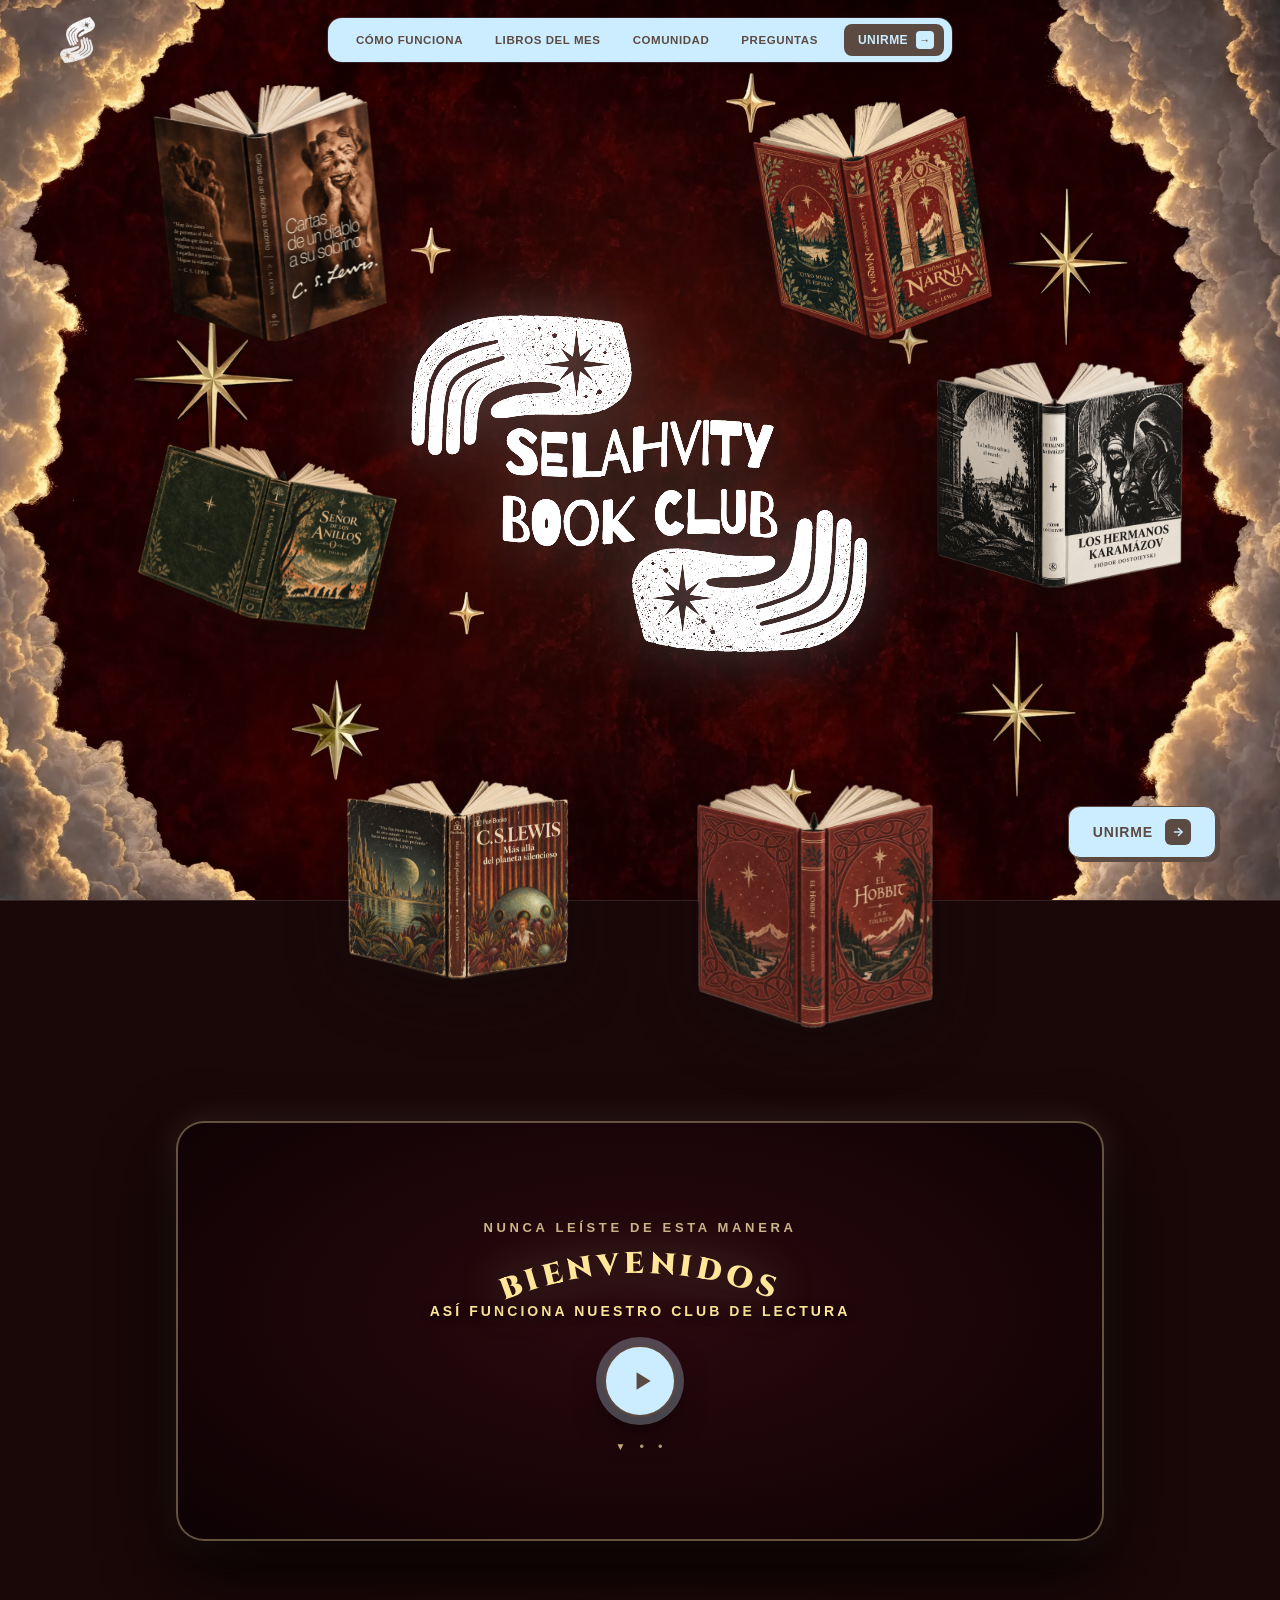
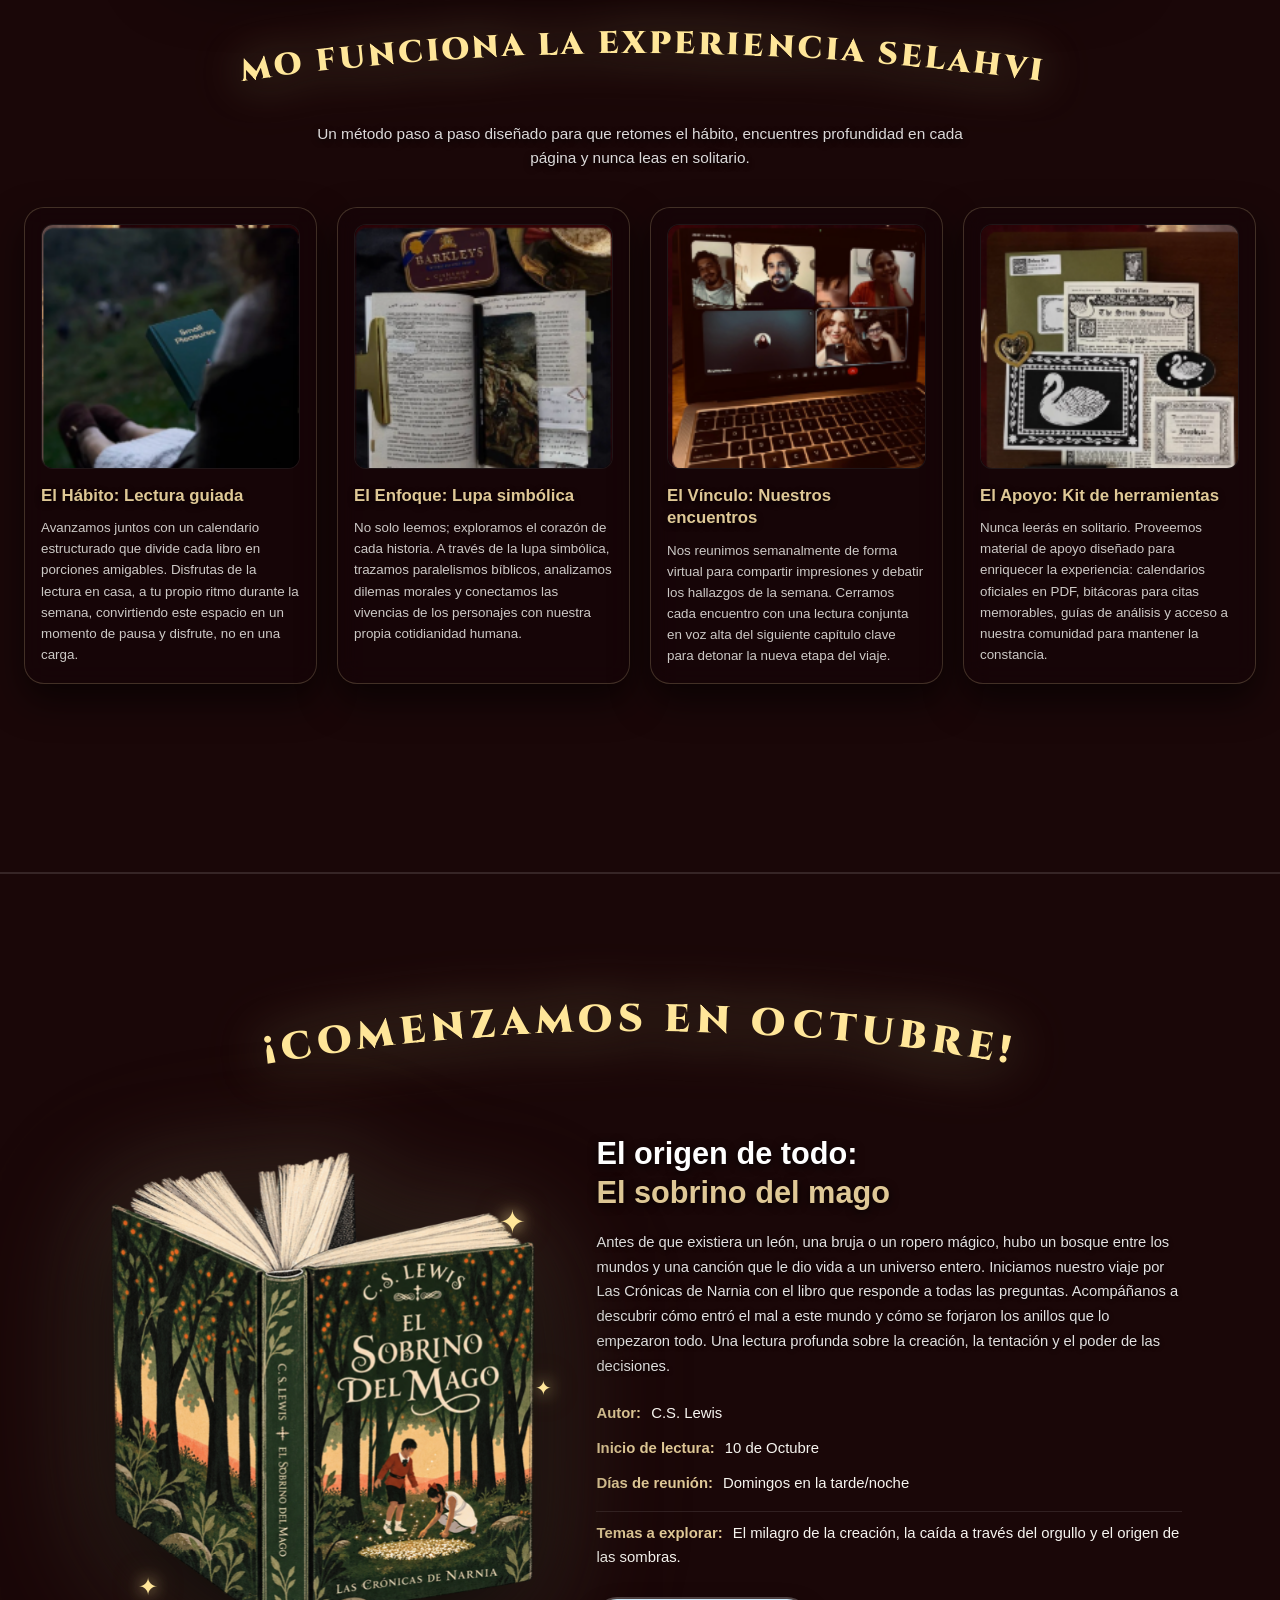
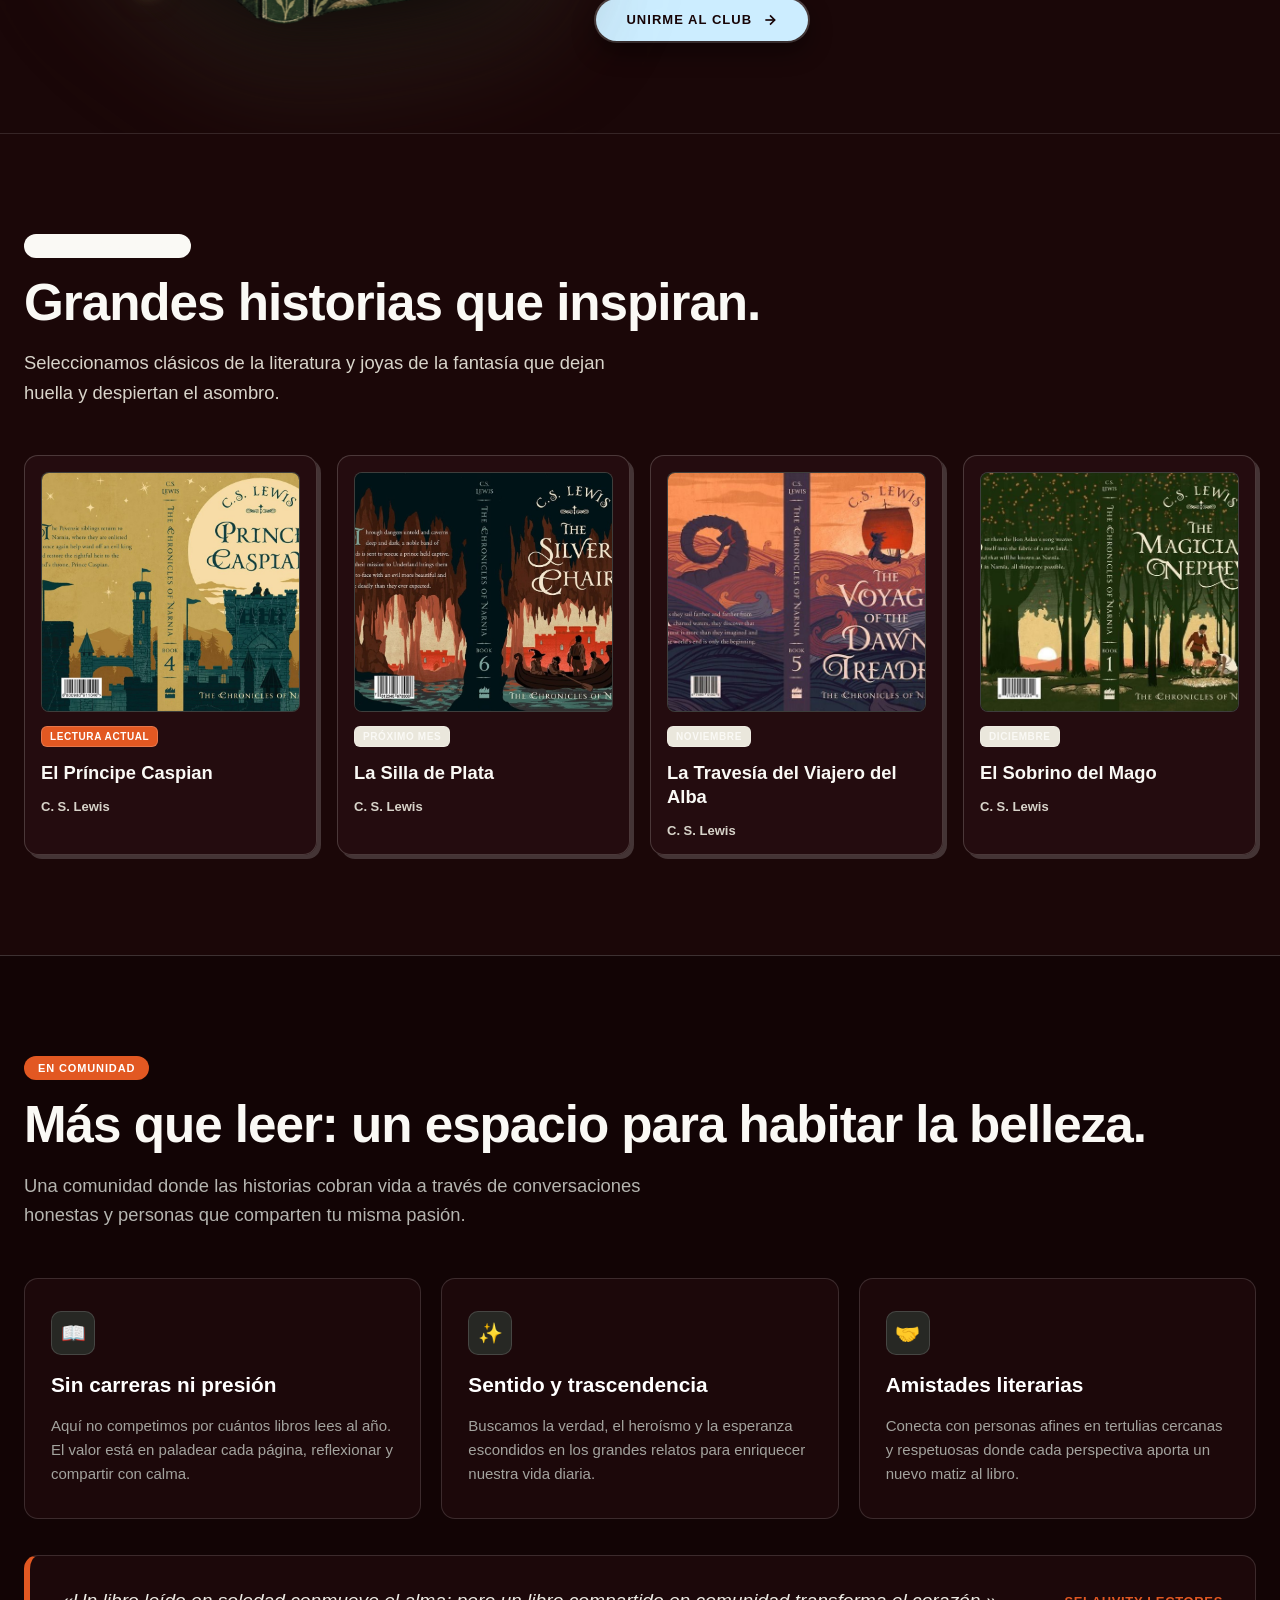
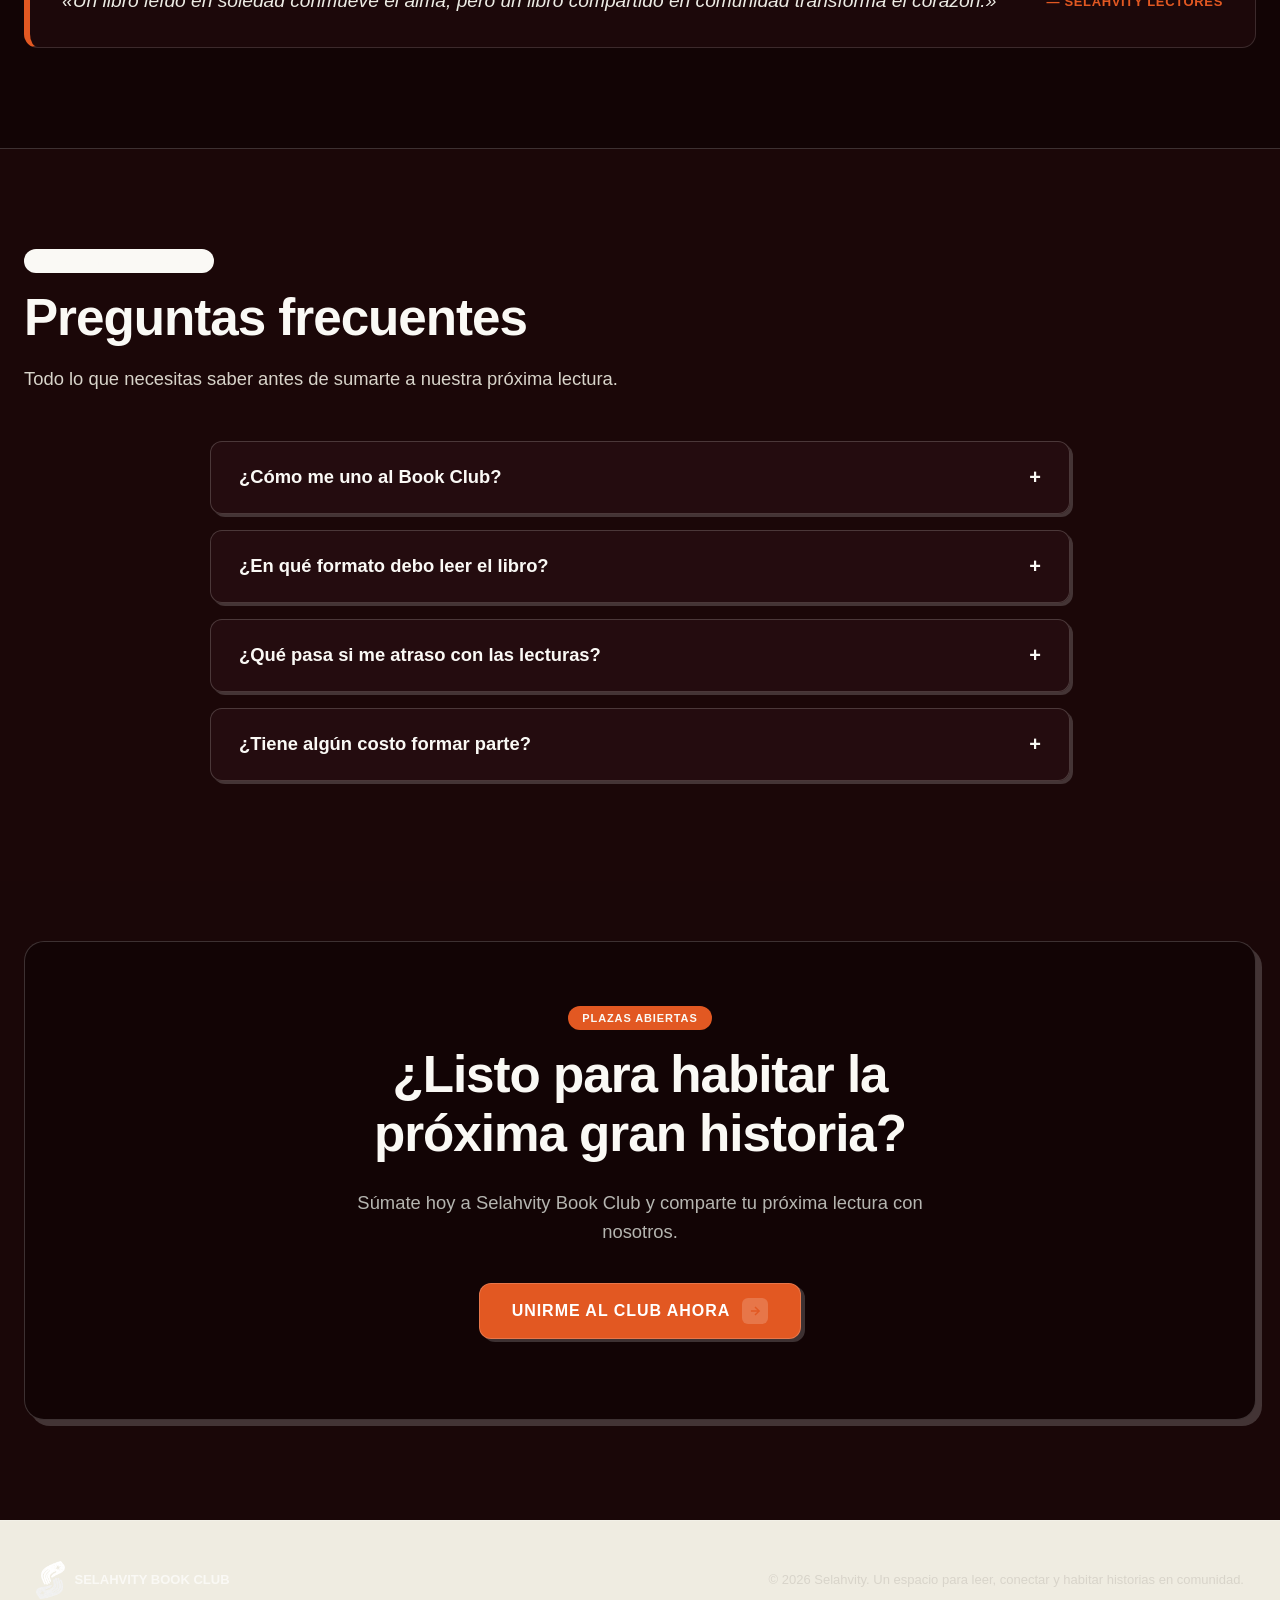
==== index.html @ f11875b3 "fix(layout): separate Karamázov from hands and lower El Hobbit to eliminate collision" ====
<!doctype html>
<html lang="es">
<head>
  <meta charset="utf-8">
  <meta name="viewport" content="width=device-width, initial-scale=1">
  <title>SELAHVITY - Book Club</title>
  <link rel="icon" type="image/png" href="assets/images/favicon.png?v=11">
  <link rel="apple-touch-icon" href="assets/images/apple-touch-icon.png?v=11">

  <!-- Preload Critical Brand Assets, Velvet Backgrounds & Animation Layers -->
  <link rel="preload" as="image" href="assets/images/bg_red_velvet.webp?v=11">
  <link rel="preload" as="image" href="assets/images/bg_red_velvet_framed_vertical.webp?v=12">
  <link rel="preload" as="image" href="assets/images/selahvity_isotipo_white.png?v=11">
  <link rel="preload" as="image" href="assets/images/animation/hand_top.png">
  <link rel="preload" as="image" href="assets/images/animation/hand_bottom.png">
  <link rel="preload" as="image" href="assets/images/animation/text_selahvity.png">
  <link rel="preload" as="image" href="assets/images/animation/text_book_club.png">

  <!-- Satoshi Font & Cinzel Classical Serif Font -->
  <link rel="preconnect" href="https://fonts.googleapis.com">
  <link rel="preconnect" href="https://fonts.gstatic.com" crossorigin>
  <link href="https://fonts.googleapis.com/css2?family=Cinzel:wght@600;700;800;900&display=swap" rel="stylesheet">
  <link href="https://api.fontshare.com/v2/css?f[]=satoshi@900,800,700,500,400&display=swap" rel="stylesheet">

  <style>
    *, *::before, *::after {
      box-sizing: border-box;
      margin: 0;
      padding: 0;
    }

    html {
      scroll-behavior: smooth;
    }

    :root {
      --bg: #1B0708;
      --bg-alt: rgba(30, 10, 12, 0.90);
      --circle-bg: rgba(226, 88, 34, 0.15);
      --text-main: #FAF9F5;
      --text-muted: #D8D4CA;
      --accent: #E25822; /* Rojo naranjoso cálido */
      --accent-hover: #F16934;
      --border-dark: rgba(255, 255, 255, 0.18);
      --card-bg: rgba(38, 14, 17, 0.88);
      --dark-section: #120405;
      --dark-card: #1C080A;
      --dark-border: rgba(255, 255, 255, 0.14);
    }

    body {
      background-color: #1A0708;
      background-image: url('assets/images/bg_red_velvet.webp?v=11');
      background-repeat: no-repeat;
      background-size: cover;
      background-position: center top;
      background-attachment: fixed;
      color: var(--text-main);
      font-family: 'Satoshi', -apple-system, BlinkMacSystemFont, "Segoe UI", Roboto, sans-serif;
      min-height: 100vh;
      overflow-x: hidden;
      -webkit-font-smoothing: antialiased;
      -moz-osx-font-smoothing: grayscale;
    }

    /* ========================================================
       TOP NAVIGATION BAR (UNIFIED FLOATING PILL WITH LOGO INSIDE)
       ======================================================== */
    .navbar-container {
      position: fixed;
      top: 18px;
      left: 0;
      right: 0;
      width: 100%;
      z-index: 100;
      display: flex;
      align-items: center;
      justify-content: center;
      pointer-events: none;
      padding: 0 16px;
    }

    .nav-menu {
      pointer-events: auto;
      margin: 0 auto;
      display: inline-flex;
      align-items: center;
      gap: 6px;
      background: #CCEDFF;
      border-radius: 14px;
      padding: 6px 8px 6px 14px;
      box-shadow: 0 8px 32px rgba(0, 0, 0, 0.28), 0 0 0 1px rgba(255, 255, 255, 0.15);
      backdrop-filter: blur(12px);
      max-width: 96vw;
    }

    .nav-hamburger {
      display: none;
    }

    /* Independent Brand Logo on the left */
    .nav-brand-independent {
      position: absolute;
      left: 60px;
      top: 50%;
      transform: translateY(-50%);
      pointer-events: auto;
      display: inline-flex;
      align-items: center;
      justify-content: center;
      text-decoration: none;
      transition: transform 0.25s cubic-bezier(0.16, 1, 0.3, 1), opacity 0.2s ease;
      z-index: 105;
    }
    .nav-brand-independent:hover {
      transform: translateY(-50%) scale(1.08);
      opacity: 0.85;
    }
    .nav-brand-independent-img {
      height: 46px;
      width: auto;
      object-fit: contain;
      display: block;
      filter: drop-shadow(0 4px 12px rgba(19, 19, 17, 0.12));
    }

    .nav-links-wrap {
      display: flex;
      align-items: center;
      gap: 4px;
    }

    .nav-link {
      color: #5B4A42;
      text-decoration: none;
      font-size: 11.5px;
      font-weight: 700;
      letter-spacing: 0.05em;
      text-transform: uppercase;
      padding: 8px 14px;
      border-radius: 6px;
      transition: color 0.15s ease, background 0.15s ease;
      white-space: nowrap;
    }
    .nav-link:hover {
      color: #352620;
      background: rgba(91, 74, 66, 0.12);
    }

    /* Navbar Action Button: UNIRME */
    .nav-cta {
      display: inline-flex;
      align-items: center;
      gap: 8px;
      background: #5B4A42;
      color: #CCEDFF;
      text-decoration: none;
      font-size: 12px;
      font-weight: 900;
      letter-spacing: 0.04em;
      text-transform: uppercase;
      padding: 7px 10px 7px 14px;
      border-radius: 8px;
      margin-left: 6px;
      white-space: nowrap;
      transition: background 0.15s ease, transform 0.15s ease;
    }
    .nav-cta:hover {
      background: #463831;
      transform: translateY(-1px);
    }
    .nav-cta-arrow {
      display: inline-flex;
      align-items: center;
      justify-content: center;
      background: #CCEDFF;
      color: #5B4A42;
      width: 18px;
      height: 18px;
      border-radius: 4px;
      font-size: 11px;
      font-weight: 900;
    }

    /* ========================================================
       SHARED SECTION UTILITIES
       ======================================================== */
    .section-wrap {
      width: 100%;
      max-width: 1280px;
      margin: 0 auto;
      padding: 100px 24px;
    }

    .badge {
      display: inline-flex;
      align-items: center;
      gap: 6px;
      background: var(--text-main);
      color: #FAF9F5;
      font-size: 11px;
      font-weight: 800;
      letter-spacing: 0.08em;
      text-transform: uppercase;
      padding: 6px 14px;
      border-radius: 20px;
      margin-bottom: 16px;
    }
    .badge-lime, .badge-accent {
      background: var(--accent);
      color: #FFFFFF;
    }

    .section-title {
      font-size: clamp(2rem, 4.5vw, 3.2rem);
      font-weight: 900;
      letter-spacing: -0.02em;
      line-height: 1.15;
      color: var(--text-main);
      margin-bottom: 16px;
    }

    .section-subtitle {
      font-size: 1.15rem;
      line-height: 1.6;
      color: var(--text-muted);
      max-width: 620px;
      font-weight: 500;
      margin-bottom: 48px;
    }

    /* ========================================================
       1. HERO STAGE (CENTER & SURROUNDING CARDS)
       ======================================================== */
    .hero-stage {
      position: relative;
      width: 100%;
      min-height: 100vh;
      max-width: 100%;
      margin: 0 auto;
      display: flex;
      align-items: center;
      justify-content: center;
      padding: 90px 24px 20px;
      overflow-x: clip;
      overflow-y: visible;
      z-index: 10;
    }

    .hero-circle-bg {
      position: absolute;
      top: 50%;
      left: 50%;
      transform: translate(-50%, -50%);
      width: 820px;
      height: 820px;
      max-width: 94vw;
      max-height: 94vw;
      border-radius: 50%;
      background: radial-gradient(circle, rgba(245, 180, 80, 0.09) 0%, rgba(226, 88, 34, 0.04) 45%, transparent 75%);
      z-index: 0;
      pointer-events: none;
    }

    .hero-center {
      position: relative;
      z-index: 10;
      display: flex;
      flex-direction: column;
      align-items: center;
      justify-content: center;
      text-align: center;
      max-width: 640px;
      width: 100%;
    }

    .hero-logo-wrapper {
      position: relative;
      width: 520px;
      max-width: 86vw;
      aspect-ratio: 1 / 1;
      margin: -35px auto -30px;
      display: flex;
      align-items: center;
      justify-content: center;
      filter: drop-shadow(0 0 30px rgba(255, 255, 255, 0.24)) drop-shadow(0 14px 28px rgba(0, 0, 0, 0.5));
      cursor: pointer;
      user-select: none;
      transition: transform 0.25s ease;
      will-change: transform;
    }

    .hero-logo-canvas {
      width: 100%;
      height: 100%;
      object-fit: contain;
      display: block;
    }

    .hero-logo-fallback {
      width: 100%;
      height: auto;
      display: block;
    }

    /* Flotación suave y orgánica una vez que las manos se abren */
    .hero-logo-wrapper.is-floating {
      animation: heroLogoGentleFloat 5.6s ease-in-out infinite;
    }

    @keyframes heroLogoGentleFloat {
      0%, 100% {
        transform: translateY(0px) rotate(0deg);
      }
      50% {
        transform: translateY(-9px) rotate(0.4deg);
      }
    }

    .hero-btn {
      display: inline-flex;
      align-items: center;
      gap: 12px;
      background: var(--accent);
      color: #FFFFFF;
      text-decoration: none;
      font-family: inherit;
      font-weight: 900;
      font-size: 15px;
      letter-spacing: 0.06em;
      text-transform: uppercase;
      padding: 12px 26px;
      border: 1.5px solid var(--border-dark);
      border-radius: 12px;
      box-shadow: 4px 3px 0px var(--border-dark);
      cursor: pointer;
      margin: 6px 0 16px;
      transition: transform 0.15s cubic-bezier(0.16, 1, 0.3, 1), box-shadow 0.15s ease, background 0.15s ease;
    }
    .hero-btn:hover {
      background: var(--accent-hover);
      transform: translate(-2px, -2px);
      box-shadow: 6px 5px 0px var(--border-dark);
    }
    .hero-btn-arrow {
      display: flex;
      align-items: center;
      justify-content: center;
      width: 26px;
      height: 26px;
      background: var(--border-dark);
      border-radius: 6px;
      color: var(--accent);
    }
    .hero-btn-arrow svg {
      width: 14px;
      height: 14px;
      stroke: var(--accent);
      stroke-width: 2.5;
      fill: none;
    }

    /* Bottom-Right Hero Action Button (Moved as requested in mockup) */
    .hero-btn-corner {
      position: absolute;
      bottom: 42px;
      right: clamp(24px, 5vw, 64px);
      z-index: 25;
      display: inline-flex;
      align-items: center;
      gap: 12px;
      background: #CCEDFF;
      color: #5B4A42;
      text-decoration: none;
      font-family: inherit;
      font-weight: 900;
      font-size: 14px;
      letter-spacing: 0.06em;
      text-transform: uppercase;
      padding: 12px 24px;
      border: 1.5px solid #5B4A42;
      border-radius: 12px;
      box-shadow: 4px 4px 0px #5B4A42;
      cursor: pointer;
      transition: transform 0.15s cubic-bezier(0.16, 1, 0.3, 1), box-shadow 0.15s ease, background 0.15s ease;
    }
    .hero-btn-corner:hover {
      background: #BFE8FF;
      transform: translate(-2px, -2px);
      box-shadow: 6px 6px 0px #5B4A42;
    }
    .hero-btn-corner .hero-btn-corner-arrow {
      display: flex;
      align-items: center;
      justify-content: center;
      width: 26px;
      height: 26px;
      background: #5B4A42;
      border-radius: 6px;
    }
    .hero-btn-corner .hero-btn-corner-arrow svg {
      width: 14px;
      height: 14px;
      stroke: #CCEDFF;
      stroke-width: 2.5;
      fill: none;
    }

    .hero-desc {
      font-size: 1.15rem;
      line-height: 1.65;
      color: var(--text-muted);
      max-width: 540px;
      margin: 0 auto;
      font-weight: 500;
      padding: 0 12px;
    }

    /* 6 Floating 3D Books Surrounding Centerpiece - Exact Layout Matching Mockup */
    .floating-books-wrap {
      position: absolute;
      inset: 0;
      pointer-events: none;
      z-index: 15;
    }

    .floating-book {
      position: absolute;
      pointer-events: auto;
      cursor: pointer;
      filter: drop-shadow(0 20px 30px rgba(19, 19, 17, 0.26)) drop-shadow(0 4px 12px rgba(19, 19, 17, 0.14));
      transition: filter 0.4s ease;
      will-change: transform;
      z-index: 15;
    }

    .floating-book:hover {
      z-index: 25;
      filter: drop-shadow(0 32px 46px rgba(19, 19, 17, 0.38)) drop-shadow(0 10px 20px rgba(19, 19, 17, 0.2));
    }

    .floating-book-img {
      display: block;
      width: 100%;
      height: auto;
      object-fit: contain;
      transition: transform 0.4s cubic-bezier(0.16, 1, 0.3, 1);
    }

    .floating-book:hover .floating-book-img {
      transform: scale(1.08);
    }

    /* Organic Floating Animations */
    @keyframes floatBook1 { 0%, 100% { transform: translateY(0px) rotate(-14deg); } 50% { transform: translateY(-12px) rotate(-12deg); } }
    @keyframes floatBook2 { 0%, 100% { transform: translateY(0px) rotate(18deg); } 50% { transform: translateY(-12px) rotate(20deg); } }
    @keyframes floatBook3 { 0%, 100% { transform: translateY(0px) rotate(-12deg); } 50% { transform: translateY(-12px) rotate(-10deg); } }
    @keyframes floatBook4 { 0%, 100% { transform: translateY(0px) rotate(-24deg); } 50% { transform: translateY(-12px) rotate(-22deg); } }
    @keyframes floatBook5 { 0%, 100% { transform: translateY(0px) rotate(-4deg); } 50% { transform: translateY(-10px) rotate(-2deg); } }
    @keyframes floatBook6 { 0%, 100% { transform: translateY(0px) rotate(-20deg); } 50% { transform: translateY(-10px) rotate(-18deg); } }

    /* Animación de entrada: los 6 libros salen disparados desde el centro al cargar la página */
    .book-burst-wrap {
      width: 100%;
      height: auto;
      display: block;
      will-change: transform, opacity;
    }

    @keyframes burstBook1 {
      0% {
        transform: translate(330px, 240px) scale(0.12) rotate(-15deg);
        opacity: 0;
      }
      20% {
        opacity: 1;
      }
      72% {
        transform: translate(-12px, -8px) scale(1.04) rotate(7deg);
      }
      100% {
        transform: translate(0px, 0px) scale(1) rotate(0deg);
        opacity: 1;
      }
    }

    @keyframes burstBook2 {
      0% {
        transform: translate(-220px, 200px) scale(0.12) rotate(15deg);
        opacity: 0;
      }
      20% {
        opacity: 1;
      }
      72% {
        transform: translate(12px, -8px) scale(1.04) rotate(9deg);
      }
      100% {
        transform: translate(0px, 0px) scale(1) rotate(0deg);
        opacity: 1;
      }
    }

    @keyframes burstBook3 {
      0% {
        transform: translate(350px, -20px) scale(0.12) rotate(-20deg);
        opacity: 0;
      }
      20% {
        opacity: 1;
      }
      72% {
        transform: translate(-10px, 0px) scale(1.04) rotate(-12deg);
      }
      100% {
        transform: translate(0px, 0px) scale(1) rotate(0deg);
        opacity: 1;
      }
    }

    @keyframes burstBook4 {
      0% {
        transform: translate(-350px, -20px) scale(0.12) rotate(20deg);
        opacity: 0;
      }
      20% {
        opacity: 1;
      }
      72% {
        transform: translate(10px, 0px) scale(1.04) rotate(20deg);
      }
      100% {
        transform: translate(0px, 0px) scale(1) rotate(0deg);
        opacity: 1;
      }
    }

    @keyframes burstBook5 {
      0% {
        transform: translate(180px, -290px) scale(0.12) rotate(-10deg);
        opacity: 0;
      }
      20% {
        opacity: 1;
      }
      72% {
        transform: translate(-6px, 8px) scale(1.04) rotate(-3deg);
      }
      100% {
        transform: translate(0px, 0px) scale(1) rotate(0deg);
        opacity: 1;
      }
    }

    @keyframes burstBook6 {
      0% {
        transform: translate(-180px, -290px) scale(0.12) rotate(10deg);
        opacity: 0;
      }
      20% {
        opacity: 1;
      }
      72% {
        transform: translate(6px, 8px) scale(1.04) rotate(6deg);
      }
      100% {
        transform: translate(0px, 0px) scale(1) rotate(0deg);
        opacity: 1;
      }
    }

    .book-burst-1 { animation: burstBook1 1.6s cubic-bezier(0.16, 1, 0.3, 1) both; }
    .book-burst-2 { animation: burstBook2 1.6s cubic-bezier(0.16, 1, 0.3, 1) 0.05s both; }
    .book-burst-3 { animation: burstBook3 1.6s cubic-bezier(0.16, 1, 0.3, 1) 0.10s both; }
    .book-burst-4 { animation: burstBook4 1.6s cubic-bezier(0.16, 1, 0.3, 1) 0.15s both; }
    .book-burst-5 { animation: burstBook5 1.6s cubic-bezier(0.16, 1, 0.3, 1) 0.20s both; }
    .book-burst-6 { animation: burstBook6 1.6s cubic-bezier(0.16, 1, 0.3, 1) 0.25s both; }

    /* Balanced positions tightly framing the centerpiece with generous breathing room */
    .book-pos-1 { top: 9%; left: calc(50% - 490px); width: 240px; animation: floatBook1 5.2s ease-in-out infinite; }
    .book-pos-2 { top: 11%; left: calc(50% + 110px); width: 245px; animation: floatBook2 4.8s ease-in-out infinite 0.6s; }
    .book-pos-3 { top: 49%; left: calc(50% - 505px); width: 265px; animation: floatBook3 5.6s ease-in-out infinite 0.3s; }
    .book-pos-4 { top: 40%; left: calc(50% + 295px); width: 250px; animation: floatBook4 5.0s ease-in-out infinite 0.9s; }
    .book-pos-5 { bottom: -80px; left: calc(50% - 295px); width: 225px; animation: floatBook5 5.4s ease-in-out infinite 0.4s; }
    .book-pos-6 { bottom: -130px; left: calc(50% + 55px); width: 240px; animation: floatBook6 5.1s ease-in-out infinite 1.1s; }

    /* ========================================================
       2. CÓMO FUNCIONA & BIENVENIDA (#como-funciona)
       ======================================================== */
    .how-section {
      background: transparent;
      padding: 120px 0 88px;
      position: relative;
      z-index: 1;
      border-top: 1.5px solid rgba(255, 255, 255, 0.12);
      border-bottom: 1.5px solid rgba(255, 255, 255, 0.12);
    }

    .welcome-header {
      text-align: center;
      max-width: 680px;
      margin: 0 auto 36px;
    }

    .welcome-badge {
      display: inline-block;
      font-size: 12px;
      font-weight: 900;
      letter-spacing: 0.14em;
      text-transform: uppercase;
      color: #1A0708;
      background: #DFC896;
      border: 1.5px solid rgba(0, 0, 0, 0.3);
      padding: 6px 16px;
      border-radius: 999px;
      margin-bottom: 16px;
      box-shadow: 0 4px 12px rgba(0, 0, 0, 0.3);
    }

    /* Large Rounded Welcome Video Card (Mockup reproduction without photo background) */
    .welcome-video-wrapper {
      max-width: 960px;
      margin: 0 auto 52px;
      padding: 0 16px;
    }

    .welcome-video-card {
      position: relative;
      width: 100%;
      min-height: 420px;
      border-radius: 28px;
      overflow: hidden;
      border: 2px solid rgba(223, 200, 150, 0.4);
      box-shadow: 0 28px 70px rgba(0, 0, 0, 0.85), 0 0 35px rgba(223, 200, 150, 0.15);
      cursor: pointer;
      background: radial-gradient(ellipse at 50% 45%, #2a0910 0%, #170407 65%, #0e0204 100%);
      display: flex;
      flex-direction: column;
      align-items: center;
      justify-content: center;
      padding: 56px 24px 44px;
      transition: transform 0.35s cubic-bezier(0.16, 1, 0.3, 1), box-shadow 0.35s ease, border-color 0.35s ease;
    }

    .welcome-video-card:hover {
      transform: translateY(-5px) scale(1.01);
      box-shadow: 0 36px 85px rgba(0, 0, 0, 0.95), 0 0 45px rgba(223, 200, 150, 0.3);
      border-color: rgba(223, 200, 150, 0.7);
    }

    .welcome-card-content {
      display: flex;
      flex-direction: column;
      align-items: center;
      justify-content: center;
      text-align: center;
      width: 100%;
      max-width: 780px;
      z-index: 2;
    }

    .welcome-card-kicker {
      font-family: var(--font-body);
      font-size: clamp(10px, 1.6vw, 13px);
      font-weight: 800;
      letter-spacing: 0.28em;
      text-transform: uppercase;
      color: #DFC896;
      margin-bottom: 4px;
      opacity: 0.9;
    }

    .welcome-arched-svg {
      width: 100%;
      max-width: 680px;
      height: auto;
      overflow: visible;
      filter: drop-shadow(0 4px 18px rgba(0, 0, 0, 0.7)) drop-shadow(0 0 20px rgba(255, 230, 153, 0.3));
    }

    .welcome-card-sub {
      font-family: var(--font-body);
      font-size: clamp(11px, 1.8vw, 14px);
      font-weight: 800;
      letter-spacing: 0.22em;
      text-transform: uppercase;
      color: #FFE699;
      margin-top: -8px;
      margin-bottom: 26px;
      text-shadow: 0 2px 8px rgba(0, 0, 0, 0.8);
    }

    .welcome-play-btn {
      width: 72px;
      height: 72px;
      border-radius: 50%;
      background: #CCEDFF;
      color: #5B4A42;
      border: 2px solid #5B4A42;
      box-shadow: 0 0 0 8px rgba(204, 237, 255, 0.28), 0 12px 30px rgba(0, 0, 0, 0.6);
      display: flex;
      align-items: center;
      justify-content: center;
      cursor: pointer;
      transition: transform 0.3s cubic-bezier(0.16, 1, 0.3, 1), box-shadow 0.3s ease, background 0.2s ease;
    }

    .welcome-video-card:hover .welcome-play-btn {
      transform: scale(1.12);
      background: #E2F4FF;
      box-shadow: 0 0 0 14px rgba(204, 237, 255, 0.38), 0 18px 36px rgba(0, 0, 0, 0.7);
    }

    .welcome-play-btn svg {
      width: 26px;
      height: 26px;
      fill: #5B4A42;
      margin-left: 4px;
    }

    .welcome-card-dots {
      display: flex;
      align-items: center;
      justify-content: center;
      gap: 12px;
      margin-top: 22px;
      font-size: 13px;
      color: #DFC896;
      letter-spacing: 2px;
      opacity: 0.75;
    }

    .welcome-card-dots .dot-active {
      font-size: 10px;
      color: #FFE699;
      opacity: 1;
    }

    /* ========================================================
       CÓMO FUNCIONA LA EXPERIENCIA SELAHVITY
       ======================================================== */
    .experience-header {
      text-align: center;
      margin: 64px auto 36px;
      max-width: 980px;
    }

    .experience-arched-svg {
      width: 100%;
      max-width: 860px;
      height: auto;
      overflow: visible;
      filter: drop-shadow(0 4px 18px rgba(0, 0, 0, 0.8)) drop-shadow(0 0 22px rgba(255, 230, 153, 0.35));
    }

    .experience-subtitle {
      font-family: var(--font-body);
      font-size: clamp(0.95rem, 1.2vw, 1.08rem);
      line-height: 1.6;
      color: rgba(255, 255, 255, 0.85);
      max-width: 660px;
      margin: 12px auto 0;
      text-align: center;
      text-shadow: 0 2px 6px rgba(0, 0, 0, 0.8);
    }

    .experience-grid {
      display: grid;
      grid-template-columns: repeat(4, 1fr);
      gap: 20px;
      margin-top: 36px;
    }

    .experience-card {
      background: rgba(20, 5, 8, 0.52);
      backdrop-filter: blur(12px);
      -webkit-backdrop-filter: blur(12px);
      border: 1.5px solid rgba(223, 200, 150, 0.22);
      border-radius: 20px;
      padding: 16px;
      display: flex;
      flex-direction: column;
      box-shadow: 0 16px 36px rgba(0, 0, 0, 0.6);
      transition: transform 0.3s cubic-bezier(0.16, 1, 0.3, 1), box-shadow 0.3s ease, border-color 0.3s ease;
    }

    .experience-card:hover {
      transform: translateY(-6px);
      box-shadow: 0 24px 50px rgba(0, 0, 0, 0.75), 0 0 22px rgba(223, 200, 150, 0.2);
      border-color: rgba(223, 200, 150, 0.5);
    }

    .exp-card-thumb-wrap {
      width: 100%;
      aspect-ratio: 183 / 173;
      border-radius: 12px;
      overflow: hidden;
      margin-bottom: 16px;
      background: #0d0204;
      border: 1px solid rgba(255, 255, 255, 0.08);
    }

    .exp-card-thumb {
      width: 100%;
      height: 100%;
      object-fit: cover;
      display: block;
      transition: transform 0.4s ease;
    }

    .experience-card:hover .exp-card-thumb {
      transform: scale(1.05);
    }

    .exp-card-title {
      font-family: var(--font-heading);
      font-size: 1.05rem;
      font-weight: 800;
      color: #DFC896;
      line-height: 1.35;
      margin-bottom: 10px;
      text-shadow: 0 2px 6px rgba(0, 0, 0, 0.8);
    }

    .exp-card-desc {
      font-family: var(--font-body);
      font-size: 0.835rem;
      line-height: 1.58;
      color: rgba(245, 245, 240, 0.82);
      font-weight: 400;
    }

    /* ========================================================
       ¡COMENZAMOS EL 10 DE OCTUBRE! (Featured Launch Section)
       ======================================================== */
    .october-launch-section {
      position: relative;
      padding: 100px 0 92px;
      overflow: hidden;
      border-top: 1.5px solid rgba(255, 255, 255, 0.12);
      border-bottom: 1.5px solid rgba(255, 255, 255, 0.12);
      background: transparent;
    }

    .october-wrap {
      position: relative;
      z-index: 2;
      max-width: 1140px;
      margin: 0 auto;
      padding: 0 28px;
    }

    .october-header {
      text-align: center;
      margin: 0 auto 44px;
      max-width: 920px;
      padding: 0 16px;
    }

    .october-arched-svg {
      width: 100%;
      max-width: 840px;
      height: auto;
      overflow: visible;
      filter: drop-shadow(0 4px 20px rgba(0, 0, 0, 0.85)) drop-shadow(0 0 26px rgba(255, 230, 153, 0.4));
    }

    .october-grid {
      display: grid;
      grid-template-columns: 1fr 1.3fr;
      gap: 48px;
      align-items: center;
    }

    .october-book-stage {
      position: relative;
      width: 100%;
      max-width: 440px;
      margin: 0 auto;
      display: flex;
      align-items: center;
      justify-content: center;
    }

    .october-book-img {
      width: 100%;
      height: auto;
      max-height: 480px;
      object-fit: contain;
      filter: drop-shadow(0 28px 55px rgba(0, 0, 0, 0.9)) drop-shadow(0 0 45px rgba(223, 200, 150, 0.25));
      animation: floatSobrino 5.5s ease-in-out infinite;
      will-change: transform;
    }

    @keyframes floatSobrino {
      0%, 100% { transform: translateY(0px) rotate(-3deg); }
      50% { transform: translateY(-14px) rotate(-1deg); }
    }

    .sparkle-star {
      position: absolute;
      color: #FFE699;
      font-size: 26px;
      line-height: 1;
      text-shadow: 0 0 16px rgba(255, 230, 153, 0.9), 0 0 30px rgba(255, 230, 153, 0.5);
      pointer-events: none;
      user-select: none;
      animation: pulseStar 3s ease-in-out infinite alternate;
    }

    .star-1 { top: 12%; right: 4%; animation-delay: 0.2s; font-size: 32px; }
    .star-2 { bottom: 6%; left: 8%; animation-delay: 0.8s; font-size: 24px; }
    .star-3 { top: 48%; right: -2%; animation-delay: 1.4s; font-size: 20px; }

    @keyframes pulseStar {
      0% { transform: scale(0.85); opacity: 0.65; }
      100% { transform: scale(1.15); opacity: 1; }
    }

    .october-info-col {
      display: flex;
      flex-direction: column;
    }

    .october-book-heading {
      font-family: var(--font-heading);
      font-size: clamp(1.65rem, 2.4vw, 2.25rem);
      font-weight: 800;
      line-height: 1.25;
      color: #FFFFFF;
      margin-bottom: 18px;
      text-shadow: 0 2px 10px rgba(0, 0, 0, 0.9);
    }

    .highlight-title {
      color: #DFC896;
      display: block;
    }

    .october-book-synopsis {
      font-family: var(--font-body);
      font-size: clamp(0.92rem, 1.1vw, 1rem);
      line-height: 1.68;
      color: rgba(255, 255, 255, 0.88);
      margin-bottom: 24px;
      text-shadow: 0 1px 4px rgba(0, 0, 0, 0.8);
    }

    .october-meta-box {
      display: flex;
      flex-direction: column;
      gap: 12px;
      margin-bottom: 30px;
      font-family: var(--font-body);
      font-size: 0.93rem;
      line-height: 1.55;
    }

    .october-meta-row {
      color: rgba(255, 255, 255, 0.9);
    }

    .october-meta-row .meta-label {
      font-weight: 700;
      color: #DFC896;
      margin-right: 6px;
    }

    .october-meta-row .meta-val {
      color: #F7F5F0;
    }

    .meta-row-full {
      margin-top: 4px;
      padding-top: 10px;
      border-top: 1px solid rgba(255, 255, 255, 0.1);
    }

    .october-cta-row {
      display: flex;
      align-items: center;
    }

    .october-cta-btn {
      display: inline-flex;
      align-items: center;
      gap: 10px;
      background: #CCEDFF;
      color: #170407;
      font-family: var(--font-body);
      font-weight: 800;
      font-size: 13px;
      letter-spacing: 0.08em;
      padding: 13px 30px;
      border-radius: 999px;
      text-decoration: none;
      box-shadow: 0 10px 25px rgba(0, 0, 0, 0.45), 0 0 0 2px rgba(255, 255, 255, 0.25);
      transition: transform 0.25s ease, background 0.2s ease, box-shadow 0.25s ease;
    }

    .october-cta-btn:hover {
      transform: translateY(-3px) scale(1.03);
      background: #E2F4FF;
      box-shadow: 0 14px 34px rgba(0, 0, 0, 0.6), 0 0 20px rgba(204, 237, 255, 0.4);
    }

    /* Video Lightbox Modal */
    .video-modal {
      position: fixed;
      inset: 0;
      z-index: 9999;
      display: flex;
      align-items: center;
      justify-content: center;
      padding: 20px;
      opacity: 0;
      visibility: hidden;
      transition: opacity 0.3s ease, visibility 0.3s ease;
    }

    .video-modal.active {
      opacity: 1;
      visibility: visible;
    }

    .video-modal-backdrop {
      position: absolute;
      inset: 0;
      background: rgba(10, 3, 5, 0.88);
      backdrop-filter: blur(16px);
      -webkit-backdrop-filter: blur(16px);
    }

    .video-modal-container {
      position: relative;
      z-index: 2;
      width: 100%;
      max-width: 920px;
      background: #140506;
      border: 1.5px solid rgba(223, 200, 150, 0.4);
      border-radius: 22px;
      box-shadow: 0 28px 70px rgba(0, 0, 0, 0.85), 0 0 35px rgba(223, 200, 150, 0.2);
      overflow: hidden;
      transform: scale(0.95);
      transition: transform 0.3s cubic-bezier(0.16, 1, 0.3, 1);
    }

    .video-modal.active .video-modal-container {
      transform: scale(1);
    }

    .video-modal-close {
      position: absolute;
      top: 14px;
      right: 16px;
      z-index: 10;
      width: 38px;
      height: 38px;
      border-radius: 50%;
      background: rgba(255, 255, 255, 0.12);
      border: 1px solid rgba(255, 255, 255, 0.2);
      color: #FAF9F5;
      font-size: 26px;
      line-height: 1;
      display: flex;
      align-items: center;
      justify-content: center;
      cursor: pointer;
      transition: background 0.2s, transform 0.2s;
    }

    .video-modal-close:hover {
      background: rgba(255, 255, 255, 0.28);
      transform: scale(1.08);
    }

    .video-responsive-wrap {
      position: relative;
      width: 100%;
      padding-bottom: 56.25%; /* 16:9 ratio */
      height: 0;
      background: #000;
    }

    .video-responsive-wrap video,
    .video-responsive-wrap iframe {
      position: absolute;
      top: 0;
      left: 0;
      width: 100%;
      height: 100%;
      border: 0;
    }

    .video-modal-footer {
      padding: 20px 24px 24px;
      background: #1A0709;
      border-top: 1px solid rgba(223, 200, 150, 0.15);
    }

    .video-modal-footer h4 {
      font-size: 1.15rem;
      font-weight: 800;
      color: #DFC896;
      margin-bottom: 6px;
    }

    .video-modal-footer p {
      font-size: 14px;
      color: #D8D4CA;
      line-height: 1.5;
    }

    /* ========================================================
       3. LIBROS DEL MES (#libros)
       ======================================================== */
    .books-section {
      background: var(--bg);
    }

    .books-grid {
      display: grid;
      grid-template-columns: repeat(4, 1fr);
      gap: 20px;
      margin-top: 36px;
    }

    .book-item-card {
      background: var(--card-bg);
      border: 1.5px solid var(--border-dark);
      border-radius: 14px;
      padding: 16px;
      box-shadow: 4px 4px 0px var(--border-dark);
      display: flex;
      flex-direction: column;
      gap: 14px;
      transition: transform 0.2s ease, box-shadow 0.2s ease;
    }
    .book-item-card:hover {
      transform: translateY(-5px);
      box-shadow: 6px 8px 0px var(--border-dark);
    }

    .book-thumb-wrap {
      width: 100%;
      height: 240px;
      border-radius: 8px;
      overflow: hidden;
      background: #131311;
      border: 1.5px solid var(--border-dark);
    }
    .book-thumb {
      width: 100%;
      height: 100%;
      object-fit: cover;
      display: block;
      transition: transform 0.3s ease;
    }
    .book-item-card:hover .book-thumb {
      transform: scale(1.04);
    }

    .book-status-tag {
      font-size: 10px;
      font-weight: 900;
      letter-spacing: 0.06em;
      text-transform: uppercase;
      padding: 4px 8px;
      border-radius: 6px;
      border: 1px solid var(--border-dark);
      width: max-content;
    }
    .tag-active {
      background: var(--accent);
      color: #FFFFFF;
    }
    .tag-upcoming {
      background: #EAE7DC;
      color: var(--text-main);
    }

    .book-item-title {
      font-size: 1.15rem;
      font-weight: 800;
      color: var(--text-main);
      line-height: 1.3;
    }

    .book-item-author {
      font-size: 13px;
      color: var(--text-muted);
      font-weight: 600;
    }

    /* ========================================================
       4. COMUNIDAD (#comunidad) - DARK CONTRAST SECTION
       ======================================================== */
    .community-section {
      background: var(--dark-section);
      color: #FAF9F5;
      border-top: 1.5px solid var(--border-dark);
      border-bottom: 1.5px solid var(--border-dark);
    }

    .community-section .section-title {
      color: #FAF9F5;
    }
    .community-section .section-subtitle {
      color: #B5B5B0;
    }

    .bento-grid {
      display: grid;
      grid-template-columns: repeat(3, 1fr);
      gap: 20px;
      margin-top: 36px;
    }

    .bento-card {
      background: var(--dark-card);
      border: 1.5px solid var(--dark-border);
      border-radius: 14px;
      padding: 32px 26px;
      display: flex;
      flex-direction: column;
      gap: 16px;
      transition: border-color 0.2s ease, transform 0.2s ease;
    }
    .bento-card:hover {
      border-color: var(--accent);
      transform: translateY(-3px);
    }

    .bento-icon {
      width: 44px;
      height: 44px;
      border-radius: 10px;
      background: #272824;
      border: 1px solid var(--dark-border);
      display: flex;
      align-items: center;
      justify-content: center;
      font-size: 20px;
    }

    .bento-title {
      font-size: 1.3rem;
      font-weight: 800;
      color: #FFFFFF;
      line-height: 1.3;
    }

    .bento-text {
      font-size: 15px;
      line-height: 1.6;
      color: #A3A39E;
      font-weight: 500;
    }

    /* Community Testimonial Highlight */
    .community-quote {
      margin-top: 36px;
      background: var(--dark-card);
      border: 1.5px solid var(--dark-border);
      border-left: 6px solid var(--accent);
      border-radius: 14px;
      padding: 30px 32px;
      display: flex;
      align-items: center;
      justify-content: space-between;
      gap: 24px;
    }
    .quote-text {
      font-size: 1.2rem;
      font-style: italic;
      color: #ECEBE4;
      line-height: 1.6;
    }
    .quote-author {
      font-size: 13px;
      font-weight: 800;
      color: var(--accent);
      letter-spacing: 0.05em;
      text-transform: uppercase;
      white-space: nowrap;
    }

    /* ========================================================
       5. PREGUNTAS FRECUENTES (#preguntas)
       ======================================================== */
    .faq-section {
      background: var(--bg);
    }

    .faq-grid {
      display: flex;
      flex-direction: column;
      gap: 16px;
      max-width: 860px;
      margin: 36px auto 0;
    }

    .faq-item {
      background: var(--card-bg);
      border: 1.5px solid var(--border-dark);
      border-radius: 12px;
      padding: 24px 28px;
      box-shadow: 3px 3px 0px var(--border-dark);
      cursor: pointer;
      transition: box-shadow 0.15s ease;
    }
    .faq-item:hover {
      box-shadow: 5px 5px 0px var(--border-dark);
    }

    .faq-question {
      font-size: 1.15rem;
      font-weight: 800;
      color: var(--text-main);
      display: flex;
      align-items: center;
      justify-content: space-between;
      gap: 16px;
    }
    .faq-toggle {
      font-size: 20px;
      font-weight: 900;
      color: var(--text-main);
      transition: transform 0.2s ease;
    }
    .faq-answer {
      margin-top: 14px;
      font-size: 15px;
      line-height: 1.65;
      color: var(--text-muted);
      font-weight: 500;
    }

    /* ========================================================
       6. FINAL CTA BANNER & FOOTER (#unirme)
       ======================================================== */
    .cta-banner-wrap {
      padding: 60px 24px 100px;
      max-width: 1280px;
      margin: 0 auto;
    }

    .cta-banner {
      background: var(--dark-section);
      border: 1.5px solid var(--border-dark);
      border-radius: 20px;
      padding: 64px 36px;
      text-align: center;
      display: flex;
      flex-direction: column;
      align-items: center;
      box-shadow: 6px 6px 0px var(--border-dark);
    }

    .cta-banner .badge {
      background: var(--accent);
      color: var(--text-main);
    }

    .cta-banner .section-title {
      color: #FAF9F5;
      max-width: 700px;
      margin-bottom: 24px;
    }

    .cta-banner .hero-btn {
      margin-top: 12px;
      font-size: 16px;
      padding: 14px 32px;
    }

    /* Footer */
    .footer {
      border-top: 1.5px solid var(--border-dark);
      background: #EFECE1;
      padding: 40px 36px;
      display: flex;
      align-items: center;
      justify-content: space-between;
      max-width: 100%;
    }
    .footer-brand {
      display: flex;
      align-items: center;
      gap: 10px;
      font-size: 13px;
      font-weight: 800;
      color: var(--text-main);
      text-decoration: none;
    }
    .footer-copy {
      font-size: 13px;
      color: var(--text-muted);
      font-weight: 500;
    }

    /* ========================================================
       RESPONSIVE DESIGN
       ======================================================== */
    @media (max-width: 1200px) {
      .book-pos-1 { left: calc(50% - 390px); width: 195px; top: 9%; }
      .book-pos-2 { left: calc(50% + 90px); width: 200px; top: 11%; }
      .book-pos-3 { left: calc(50% - 400px); width: 215px; top: 49%; }
      .book-pos-4 { left: calc(50% + 235px); width: 205px; top: 41%; }
      .book-pos-5 { left: calc(50% - 225px); width: 180px; bottom: -65px; }
      .book-pos-6 { left: calc(50% + 45px); width: 195px; bottom: -105px; }
      .hero-logo-wrapper { width: 440px; margin: -25px auto -20px; }
      .books-grid { grid-template-columns: repeat(2, 1fr); }
      .experience-grid { grid-template-columns: repeat(2, 1fr); gap: 20px; }
      .october-grid { gap: 36px; }
      .bento-grid { grid-template-columns: repeat(1, 1fr); }
    }

    @media (max-width: 900px) {
      body {
        background-color: #3b0a0a;
        background-image: none;
      }

      .october-grid { grid-template-columns: 1fr; text-align: center; }
      .october-info-col { align-items: center; text-align: center; }
      .october-cta-row { justify-content: center; }
      .october-meta-box { text-align: left; max-width: 480px; width: 100%; }

      /* Unified Floating Pill Navbar on Mobile (matching mockup) */
      .navbar-container {
        position: fixed;
        top: 14px;
        left: 0;
        right: 0;
        width: 100%;
        padding: 0 8px;
        display: flex;
        align-items: center;
        justify-content: center;
        z-index: 100;
        pointer-events: none;
      }

      .nav-brand-independent {
        display: none !important;
      }

      .nav-hamburger {
        display: none !important;
      }

      .nav-menu {
        pointer-events: auto;
        display: inline-flex !important;
        align-items: center;
        justify-content: center;
        gap: clamp(2px, 1vw, 6px);
        background: #CCEDFF;
        border: 1.5px solid #5B4A42;
        border-radius: 999px;
        padding: 4px 6px 4px 10px;
        box-shadow: 0 6px 20px rgba(0, 0, 0, 0.35);
        max-width: calc(100vw - 16px);
      }

      .nav-links-wrap {
        display: flex;
        align-items: center;
        gap: clamp(2px, 0.8vw, 4px);
      }

      .nav-link {
        color: #5B4A42;
        font-size: clamp(7.5px, 2.1vw, 10px);
        font-weight: 800;
        letter-spacing: 0.03em;
        text-transform: uppercase;
        padding: 5px clamp(4px, 1.2vw, 8px);
        border-radius: 6px;
        white-space: nowrap;
      }

      .nav-cta {
        margin-left: 2px;
        padding: 5px clamp(8px, 1.8vw, 14px);
        font-size: clamp(8px, 2.2vw, 11px);
        font-weight: 900;
        letter-spacing: 0.05em;
        border-radius: 8px;
        background: #5B4A42;
        color: #CCEDFF;
        display: inline-flex;
        align-items: center;
        gap: 4px;
        white-space: nowrap;
      }

      .nav-cta .nav-cta-arrow {
        width: 10px;
        height: 10px;
      }

      /* Hero Stage on Mobile: Uses the exact user background frame and dimensions */
      .hero-stage {
        background-image: url('assets/images/bg_mobile_exact.png?v=28');
        background-size: cover;
        background-position: center top;
        background-repeat: no-repeat;
        padding: 0;
        min-height: 100svh;
        height: 100svh;
        max-height: none;
        display: flex;
        align-items: center;
        justify-content: center;
        position: relative;
        overflow: hidden;
      }

      .hero-circle-bg {
        display: none;
      }

      .hero-center {
        position: absolute;
        top: 41%;
        left: 50%;
        transform: translate(-50%, -50%);
        width: 46%;
        max-width: 200px;
        margin: 0;
        z-index: 12;
        pointer-events: none;
      }

      .hero-logo-wrapper {
        width: 100%;
        aspect-ratio: 1 / 1;
        margin: 0 auto;
        pointer-events: auto;
        filter: drop-shadow(0 0 16px rgba(255, 255, 255, 0.22)) drop-shadow(0 8px 18px rgba(0, 0, 0, 0.5));
      }

      /* No bottom floating button on mobile (call-to-action is in top navbar) */
      .hero-btn-corner {
        display: none !important;
      }

      /* 6 Books in Exact Arrangement from media_1789861753729.png */
      .floating-books-wrap {
        position: absolute;
        inset: 0;
        pointer-events: none;
        z-index: 5;
        display: block;
        width: 100%;
        max-width: 100%;
        margin-top: 0;
        padding: 0;
      }

      .floating-book {
        position: absolute;
        pointer-events: auto;
        filter: drop-shadow(0 12px 20px rgba(0, 0, 0, 0.45));
      }

      /* Floating animations with exact tilt per book matching mockup */
      @keyframes floatBook1Mobile { 0%, 100% { transform: translateY(0px) rotate(-20deg); } 50% { transform: translateY(-5px) rotate(-18deg); } }
      @keyframes floatBook2Mobile { 0%, 100% { transform: translateY(0px) rotate(7deg); } 50% { transform: translateY(-5px) rotate(9deg); } }
      @keyframes floatBook3Mobile { 0%, 100% { transform: translateY(0px) rotate(-18deg); } 50% { transform: translateY(-5px) rotate(-16deg); } }
      @keyframes floatBook4Mobile { 0%, 100% { transform: translateY(0px) rotate(10deg); } 50% { transform: translateY(-5px) rotate(12deg); } }
      @keyframes floatBook6Mobile { 0%, 100% { transform: translateY(0px) rotate(-22deg); } 50% { transform: translateY(-5px) rotate(-20deg); } }
      @keyframes floatBook5Mobile { 0%, 100% { transform: translateY(0px) rotate(-14deg); } 50% { transform: translateY(-5px) rotate(-12deg); } }

      /* Mockup positions and dimensions */
      /* 1. Cartas de un diablo a su sobrino (Top-Left) */
      .book-pos-1 {
        top: 10%;
        left: 4%;
        bottom: auto;
        right: auto;
        width: 34%;
        max-width: 155px;
        z-index: 6;
        transform-origin: center;
        animation: floatBook1Mobile 5.2s ease-in-out infinite;
      }

      /* 2. Las Crónicas de Narnia (Top-Right) */
      .book-pos-2 {
        top: 12%;
        left: 49%;
        bottom: auto;
        right: auto;
        width: 34%;
        max-width: 155px;
        z-index: 6;
        transform-origin: center;
        animation: floatBook2Mobile 4.8s ease-in-out infinite 0.6s;
      }

      /* 3. El Señor de los Anillos (Mid-Left) */
      .book-pos-3 {
        top: 35%;
        left: 0%;
        bottom: auto;
        right: auto;
        width: 34%;
        max-width: 155px;
        z-index: 7;
        transform-origin: center;
        animation: floatBook3Mobile 5.6s ease-in-out infinite 0.3s;
      }

      /* 4. Los Hermanos Karamázov (Mid-Right) */
      .book-pos-4 {
        top: 29%;
        left: auto;
        right: -3%;
        bottom: auto;
        width: 33%;
        max-width: 150px;
        z-index: 7;
        transform-origin: center;
        animation: floatBook4Mobile 5.0s ease-in-out infinite 0.9s;
      }

      /* 6. El Hobbit (Bottom-Center-Left) - Pegado directamente bajo la mano inferior */
      .book-pos-6 {
        top: 46.5%;
        left: 15%;
        bottom: auto;
        right: auto;
        width: 41%;
        max-width: 180px;
        z-index: 8;
        transform-origin: center;
        animation: floatBook6Mobile 5.1s ease-in-out infinite 1.1s;
      }

      /* 5. Más allá del planeta silencioso (Bottom-Right) */
      .book-pos-5 {
        top: 53%;
        left: auto;
        right: 1%;
        bottom: auto;
        width: 36%;
        max-width: 160px;
        z-index: 8;
        transform-origin: center;
        animation: floatBook5Mobile 5.4s ease-in-out infinite 0.4s;
      }

      /* Mobile burst entrance animations */
      @keyframes burstBook1Mobile {
        0% { transform: translate(120px, 150px) scale(0.12); opacity: 0; }
        20% { opacity: 1; }
        72% { transform: translate(-5px, -4px) scale(1.05) rotate(-20deg); }
        100% { transform: translate(0px, 0px) scale(1) rotate(0deg); opacity: 1; }
      }
      @keyframes burstBook2Mobile {
        0% { transform: translate(-80px, 120px) scale(0.12); opacity: 0; }
        20% { opacity: 1; }
        72% { transform: translate(5px, -4px) scale(1.05) rotate(7deg); }
        100% { transform: translate(0px, 0px) scale(1) rotate(0deg); opacity: 1; }
      }
      @keyframes burstBook3Mobile {
        0% { transform: translate(140px, 0px) scale(0.12); opacity: 0; }
        20% { opacity: 1; }
        72% { transform: translate(-5px, 0px) scale(1.05) rotate(-18deg); }
        100% { transform: translate(0px, 0px) scale(1) rotate(0deg); opacity: 1; }
      }
      @keyframes burstBook4Mobile {
        0% { transform: translate(-140px, 20px) scale(0.12); opacity: 0; }
        20% { opacity: 1; }
        72% { transform: translate(5px, 0px) scale(1.05) rotate(10deg); }
        100% { transform: translate(0px, 0px) scale(1) rotate(0deg); opacity: 1; }
      }
      @keyframes burstBook6Mobile {
        0% { transform: translate(80px, -90px) scale(0.12); opacity: 0; }
        20% { opacity: 1; }
        72% { transform: translate(-4px, 4px) scale(1.05) rotate(-22deg); }
        100% { transform: translate(0px, 0px) scale(1) rotate(0deg); opacity: 1; }
      }
      @keyframes burstBook5Mobile {
        0% { transform: translate(-70px, -90px) scale(0.12); opacity: 0; }
        20% { opacity: 1; }
        72% { transform: translate(4px, 4px) scale(1.05) rotate(-14deg); }
        100% { transform: translate(0px, 0px) scale(1) rotate(0deg); opacity: 1; }
      }

      .book-burst-1 { animation: burstBook1Mobile 1.5s cubic-bezier(0.16, 1, 0.3, 1) both; }
      .book-burst-2 { animation: burstBook2Mobile 1.5s cubic-bezier(0.16, 1, 0.3, 1) 0.05s both; }
      .book-burst-3 { animation: burstBook3Mobile 1.5s cubic-bezier(0.16, 1, 0.3, 1) 0.10s both; }
      .book-burst-4 { animation: burstBook4Mobile 1.5s cubic-bezier(0.16, 1, 0.3, 1) 0.15s both; }
      .book-burst-5 { animation: burstBook5Mobile 1.5s cubic-bezier(0.16, 1, 0.3, 1) 0.20s both; }
      .book-burst-6 { animation: burstBook6Mobile 1.5s cubic-bezier(0.16, 1, 0.3, 1) 0.25s both; }

      .welcome-video-card {
        min-height: 320px;
        padding: 42px 14px 34px;
        border-radius: 20px;
      }
      .welcome-play-btn {
        width: 60px;
        height: 60px;
      }
      .welcome-play-btn svg {
        width: 22px;
        height: 22px;
      }

      .books-grid { grid-template-columns: 1fr; }
      .experience-grid { grid-template-columns: 1fr; gap: 16px; }
      .october-book-stage { max-width: 290px; }
      .october-launch-section { padding: 60px 0 54px; }
      .community-quote { flex-direction: column; align-items: flex-start; }
      .footer { flex-direction: column; gap: 16px; text-align: center; }
    }

    @media (max-width: 375px) {
      .nav-menu {
        padding: 3px 5px 3px 8px;
        gap: 2px;
      }
      .nav-link {
        font-size: 7px;
        padding: 4px 4px;
      }
      .nav-cta {
        font-size: 7.5px;
        padding: 5px 8px;
      }
    }
  </style>
</head>
<body>

  <!-- ========================================================
       TOP NAVBAR
       ======================================================== -->
  <header class="navbar-container">
    <!-- Brand Logo Independiente -->
    <a href="#" class="nav-brand-independent" aria-label="SELAHVITY">
      <img src="assets/images/selahvity_isotipo_white.png?v=11" alt="SELAHVITY" class="nav-brand-independent-img">
    </a>

    <!-- Mobile Hamburger Block Button -->
    <button class="nav-hamburger" id="navHamburgerBtn" aria-label="Abrir menú" aria-expanded="false">
      <span class="hamburger-bar"></span>
      <span class="hamburger-bar"></span>
      <span class="hamburger-bar"></span>
    </button>

    <nav class="nav-menu" id="navMenu" aria-label="Menú principal">
      <!-- Navigation Links -->
      <div class="nav-links-wrap">
        <a href="#como-funciona" class="nav-link">CÓMO FUNCIONA</a>
        <a href="#libros" class="nav-link">LIBROS DEL MES</a>
        <a href="#comunidad" class="nav-link">COMUNIDAD</a>
        <a href="#preguntas" class="nav-link">PREGUNTAS</a>
      </div>

      <!-- Action Button -->
      <a href="#unirme" class="nav-cta">
        <span>UNIRME</span>
        <span class="nav-cta-arrow">→</span>
      </a>
    </nav>
  </header>

  <!-- ========================================================
       1. MAIN HERO STAGE
       ======================================================== -->
  <main class="hero-stage">
    
    <!-- Background Highlight Circle -->
    <div class="hero-circle-bg"></div>

    <!-- Centerpiece -->
    <section class="hero-center">
      
      <!-- Animated Linocut Hands Logo (Stop-motion opening on load, then floating flow) -->
      <div class="hero-logo-wrapper" id="heroLogoWrapper" title="Selahvity Book Club (Haz clic para revivir la animación)">
        <canvas id="heroLogoCanvas" width="2000" height="2000" class="hero-logo-canvas"></canvas>
        <noscript>
          <img src="assets/images/selahvity_hero_logo_v6.png?v=9" alt="SELAHVITY BOOK CLUB" class="hero-logo-fallback">
        </noscript>
      </div>

    </section>

    <!-- 3D FLOATING BOOKS SURROUNDING THE CIRCLE (Burst entrance from center on load, then gentle floating) -->
    <div class="floating-books-wrap">
       <!-- 1. Cartas de un diablo a su sobrino (Top-Left) -->
       <div class="floating-book book-pos-1" title="Cartas de un diablo a su sobrino - C. S. Lewis">
         <div class="book-burst-wrap book-burst-1">
           <img src="assets/images/book_hero_3.png?v=9" alt="Cartas de un diablo a su sobrino" class="floating-book-img" loading="eager">
         </div>
       </div>

       <!-- 2. Las Crónicas de Narnia (Top-Right) -->
       <div class="floating-book book-pos-2" title="Las Crónicas de Narnia">
         <div class="book-burst-wrap book-burst-2">
           <img src="assets/images/book_hero_1.png?v=9" alt="Las Crónicas de Narnia" class="floating-book-img" loading="eager">
         </div>
       </div>

       <!-- 3. El Señor de los Anillos (Mid-Left) -->
       <div class="floating-book book-pos-3" title="El Señor de los Anillos - J. R. R. Tolkien">
         <div class="book-burst-wrap book-burst-3">
           <img src="assets/images/book_hero_4.png?v=9" alt="El Señor de los Anillos" class="floating-book-img" loading="eager">
         </div>
       </div>

       <!-- 4. Los Hermanos Karamázov (Mid-Right) -->
       <div class="floating-book book-pos-4" title="Los Hermanos Karamázov - Fiódor Dostoyevski">
         <div class="book-burst-wrap book-burst-4">
           <img src="assets/images/book_hero_99.png?v=9" alt="Los Hermanos Karamázov" class="floating-book-img" loading="eager">
         </div>
       </div>

       <!-- 5. Más allá del planeta silencioso (Bottom-Left) -->
       <div class="floating-book book-pos-5" title="Más allá del planeta silencioso - C. S. Lewis">
         <div class="book-burst-wrap book-burst-5">
           <img src="assets/images/book_hero_9.png?v=9" alt="Más allá del planeta silencioso" class="floating-book-img" loading="eager">
         </div>
       </div>

       <!-- 6. El Hobbit (Bottom-Right) -->
       <div class="floating-book book-pos-6" title="El Hobbit - J. R. R. Tolkien">
         <div class="book-burst-wrap book-burst-6">
           <img src="assets/images/book_hero_7.png?v=9" alt="El Hobbit" class="floating-book-img" loading="eager">
         </div>
       </div>
    </div>
 
    <!-- Bottom-Right Hero Action Button (Indicated in mockup) -->
    <a href="#unirme" class="hero-btn-corner">
      <span>UNIRME</span>
      <span class="hero-btn-corner-arrow">
        <svg viewBox="0 0 24 24">
          <line x1="5" y1="12" x2="19" y2="12"></line>
          <polyline points="12 5 19 12 12 19"></polyline>
        </svg>
      </span>
    </a>

  </main>

  <!-- ========================================================
       2. CÓMO FUNCIONA & BIENVENIDA (#como-funciona)
       ======================================================== -->
  <section id="como-funciona" class="how-section">
    <div class="section-wrap">
      <!-- Large Rounded Welcome Video Card (Mockup reproduction without photo background) -->
      <div class="welcome-video-wrapper">
        <div class="welcome-video-card" id="welcomeVideoCard" role="button" tabindex="0" aria-label="Reproducir video de bienvenida de Selahvity Book Club">
          <div class="welcome-card-content">
            <span class="welcome-card-kicker">NUNCA LEÍSTE DE ESTA MANERA</span>
            
            <div class="welcome-arched-svg-wrap">
              <svg viewBox="0 0 700 160" class="welcome-arched-svg" aria-label="BIENVENIDOS">
                <defs>
                  <path id="curveWelcome" d="M 40,140 Q 350,20 660,140" fill="transparent" />
                </defs>
                <text fill="#FFE699" font-family="'Cinzel', 'Cinzel Decorative', Georgia, serif" font-weight="900" font-size="70" letter-spacing="0.14em">
                  <textPath href="#curveWelcome" startOffset="50%" text-anchor="middle">
                    BIENVENIDOS
                  </textPath>
                </text>
              </svg>
            </div>

            <p class="welcome-card-sub">ASÍ FUNCIONA NUESTRO CLUB DE LECTURA</p>

            <button class="welcome-play-btn" aria-label="Reproducir video de bienvenida">
              <svg viewBox="0 0 24 24">
                <polygon points="7,4 20,12 7,20"></polygon>
              </svg>
            </button>

            <div class="welcome-card-dots">
              <span class="dot-active">▼</span>
              <span>•</span>
              <span>•</span>
            </div>
          </div>
        </div>
      </div>

      <!-- ========================================================
           CÓMO FUNCIONA LA EXPERIENCIA SELAHVITY
           ======================================================== -->
      <div class="experience-header">
        <div class="section-arched-title-wrap">
          <svg viewBox="0 0 940 110" class="experience-arched-svg" aria-label="CÓMO FUNCIONA LA EXPERIENCIA SELAHVITY">
            <defs>
              <path id="curveExp" d="M 20,85 Q 470,20 920,85" fill="transparent" />
            </defs>
            <text fill="#FFE699" font-family="'Cinzel', 'Cinzel Decorative', Georgia, serif" font-weight="900" font-size="34" letter-spacing="0.10em">
              <textPath href="#curveExp" startOffset="50%" text-anchor="middle">
                CÓMO FUNCIONA LA EXPERIENCIA SELAHVITY
              </textPath>
            </text>
          </svg>
        </div>
        <p class="experience-subtitle">
          Un método paso a paso diseñado para que retomes el hábito, encuentres profundidad en cada página y nunca leas en solitario.
        </p>
      </div>

      <!-- 4 Experience Cards Grid -->
      <div class="experience-grid">
        <!-- Card 1 -->
        <div class="experience-card">
          <div class="exp-card-thumb-wrap">
            <img src="assets/images/card_habito.png" alt="El Hábito: Lectura guiada" class="exp-card-thumb" loading="lazy">
          </div>
          <h3 class="exp-card-title">El Hábito: Lectura guiada</h3>
          <p class="exp-card-desc">
            Avanzamos juntos con un calendario estructurado que divide cada libro en porciones amigables. Disfrutas de la lectura en casa, a tu propio ritmo durante la semana, convirtiendo este espacio en un momento de pausa y disfrute, no en una carga.
          </p>
        </div>

        <!-- Card 2 -->
        <div class="experience-card">
          <div class="exp-card-thumb-wrap">
            <img src="assets/images/card_enfoque.png" alt="El Enfoque: Lupa simbólica" class="exp-card-thumb" loading="lazy">
          </div>
          <h3 class="exp-card-title">El Enfoque: Lupa simbólica</h3>
          <p class="exp-card-desc">
            No solo leemos; exploramos el corazón de cada historia. A través de la lupa simbólica, trazamos paralelismos bíblicos, analizamos dilemas morales y conectamos las vivencias de los personajes con nuestra propia cotidianidad humana.
          </p>
        </div>

        <!-- Card 3 -->
        <div class="experience-card">
          <div class="exp-card-thumb-wrap">
            <img src="assets/images/card_vinculo.png" alt="El Vínculo: Nuestros encuentros" class="exp-card-thumb" loading="lazy">
          </div>
          <h3 class="exp-card-title">El Vínculo: Nuestros encuentros</h3>
          <p class="exp-card-desc">
            Nos reunimos semanalmente de forma virtual para compartir impresiones y debatir los hallazgos de la semana. Cerramos cada encuentro con una lectura conjunta en voz alta del siguiente capítulo clave para detonar la nueva etapa del viaje.
          </p>
        </div>

        <!-- Card 4 -->
        <div class="experience-card">
          <div class="exp-card-thumb-wrap">
            <img src="assets/images/card_apoyo.png" alt="El Apoyo: Kit de herramientas" class="exp-card-thumb" loading="lazy">
          </div>
          <h3 class="exp-card-title">El Apoyo: Kit de herramientas</h3>
          <p class="exp-card-desc">
            Nunca leerás en solitario. Proveemos material de apoyo diseñado para enriquecer la experiencia: calendarios oficiales en PDF, bitácoras para citas memorables, guías de análisis y acceso a nuestra comunidad para mantener la constancia.
          </p>
        </div>
      </div>
    </div>
  </section>

  <!-- ========================================================
       3. ¡COMENZAMOS EN OCTUBRE! (#comenzamos)
       ======================================================== -->
  <section id="comenzamos" class="october-launch-section">
    <div class="section-wrap october-wrap">
      <!-- Arched Golden Title -->
      <div class="october-header">
        <div class="section-arched-title-wrap">
          <svg viewBox="0 0 960 130" class="october-arched-svg" aria-label="¡COMENZAMOS EN OCTUBRE!">
            <defs>
              <path id="curveOct" d="M 40,105 Q 480,25 920,105" fill="transparent" />
            </defs>
            <text fill="#FFE699" font-family="'Cinzel', 'Cinzel Decorative', Georgia, serif" font-weight="900" font-size="44" letter-spacing="0.14em">
              <textPath href="#curveOct" startOffset="50%" text-anchor="middle">
                ¡COMENZAMOS EN OCTUBRE!
              </textPath>
            </text>
          </svg>
        </div>
      </div>

      <!-- Two Column Layout: 3D Book on Left, Detailed Info on Right -->
      <div class="october-grid">
        <!-- Left: Floating 3D Book -->
        <div class="october-book-col">
          <div class="october-book-stage">
            <img src="assets/images/book_floating_magician.png" alt="El Sobrino del Mago - C.S. Lewis" class="october-book-img">
            <!-- Decorative golden sparkle stars -->
            <span class="sparkle-star star-1" aria-hidden="true">✦</span>
            <span class="sparkle-star star-2" aria-hidden="true">✦</span>
            <span class="sparkle-star star-3" aria-hidden="true">✦</span>
          </div>
        </div>

        <!-- Right: Book Info & Details -->
        <div class="october-info-col">
          <h3 class="october-book-heading">
            El origen de todo:<br>
            <span class="highlight-title">El sobrino del mago</span>
          </h3>

          <p class="october-book-synopsis">
            Antes de que existiera un león, una bruja o un ropero mágico, hubo un bosque entre los mundos y una canción que le dio vida a un universo entero. Iniciamos nuestro viaje por Las Crónicas de Narnia con el libro que responde a todas las preguntas. Acompáñanos a descubrir cómo entró el mal a este mundo y cómo se forjaron los anillos que lo empezaron todo. Una lectura profunda sobre la creación, la tentación y el poder de las decisiones.
          </p>

          <div class="october-meta-box">
            <div class="october-meta-row">
              <span class="meta-label">Autor:</span>
              <span class="meta-val">C.S. Lewis</span>
            </div>
            <div class="october-meta-row">
              <span class="meta-label">Inicio de lectura:</span>
              <span class="meta-val">10 de Octubre</span>
            </div>
            <div class="october-meta-row">
              <span class="meta-label">Días de reunión:</span>
              <span class="meta-val">Domingos en la tarde/noche</span>
            </div>
            <div class="october-meta-row meta-row-full">
              <span class="meta-label">Temas a explorar:</span>
              <span class="meta-val">El milagro de la creación, la caída a través del orgullo y el origen de las sombras.</span>
            </div>
          </div>

          <div class="october-cta-row">
            <a href="#unirme" class="october-cta-btn">
              <span>UNIRME AL CLUB</span>
              <svg viewBox="0 0 24 24" width="16" height="16" fill="none" stroke="currentColor" stroke-width="2.5">
                <line x1="5" y1="12" x2="19" y2="12"></line>
                <polyline points="12 5 19 12 12 19"></polyline>
              </svg>
            </a>
          </div>
        </div>
      </div>
    </div>
  </section>

  <!-- ========================================================
       3. LIBROS DEL MES (#libros)
       ======================================================== -->
  <section id="libros" class="books-section">
    <div class="section-wrap">
      <span class="badge">BIBLIOTECA & CICLOS</span>
      <h2 class="section-title">Grandes historias que inspiran.</h2>
      <p class="section-subtitle">
        Seleccionamos clásicos de la literatura y joyas de la fantasía que dejan huella y despiertan el asombro.
      </p>

      <div class="books-grid">
        <!-- Libro 1 -->
        <div class="book-item-card">
          <div class="book-thumb-wrap">
            <img src="assets/images/book_prince_caspian.jpg" alt="El Príncipe Caspian" class="book-thumb" loading="lazy">
          </div>
          <span class="book-status-tag tag-active">LECTURA ACTUAL</span>
          <h3 class="book-item-title">El Príncipe Caspian</h3>
          <span class="book-item-author">C. S. Lewis</span>
        </div>

        <!-- Libro 2 -->
        <div class="book-item-card">
          <div class="book-thumb-wrap">
            <img src="assets/images/book_silver_chair.jpg" alt="La Silla de Plata" class="book-thumb" loading="lazy">
          </div>
          <span class="book-status-tag tag-upcoming">PRÓXIMO MES</span>
          <h3 class="book-item-title">La Silla de Plata</h3>
          <span class="book-item-author">C. S. Lewis</span>
        </div>

        <!-- Libro 3 -->
        <div class="book-item-card">
          <div class="book-thumb-wrap">
            <img src="assets/images/book_dawn_treader.jpg" alt="La Travesía del Viajero del Alba" class="book-thumb" loading="lazy">
          </div>
          <span class="book-status-tag tag-upcoming">NOVIEMBRE</span>
          <h3 class="book-item-title">La Travesía del Viajero del Alba</h3>
          <span class="book-item-author">C. S. Lewis</span>
        </div>

        <!-- Libro 4 -->
        <div class="book-item-card">
          <div class="book-thumb-wrap">
            <img src="assets/images/book_magicians_nephew.jpg" alt="El Sobrino del Mago" class="book-thumb" loading="lazy">
          </div>
          <span class="book-status-tag tag-upcoming">DICIEMBRE</span>
          <h3 class="book-item-title">El Sobrino del Mago</h3>
          <span class="book-item-author">C. S. Lewis</span>
        </div>
      </div>
    </div>
  </section>

  <!-- ========================================================
       4. COMUNIDAD (#comunidad)
       ======================================================== -->
  <section id="comunidad" class="community-section">
    <div class="section-wrap">
      <span class="badge badge-lime">EN COMUNIDAD</span>
      <h2 class="section-title">Más que leer: un espacio para habitar la belleza.</h2>
      <p class="section-subtitle">
        Una comunidad donde las historias cobran vida a través de conversaciones honestas y personas que comparten tu misma pasión.
      </p>

      <div class="bento-grid">
        <div class="bento-card">
          <div class="bento-icon">📖</div>
          <h3 class="bento-title">Sin carreras ni presión</h3>
          <p class="bento-text">
            Aquí no competimos por cuántos libros lees al año. El valor está en paladear cada página, reflexionar y compartir con calma.
          </p>
        </div>

        <div class="bento-card">
          <div class="bento-icon">✨</div>
          <h3 class="bento-title">Sentido y trascendencia</h3>
          <p class="bento-text">
            Buscamos la verdad, el heroísmo y la esperanza escondidos en los grandes relatos para enriquecer nuestra vida diaria.
          </p>
        </div>

        <div class="bento-card">
          <div class="bento-icon">🤝</div>
          <h3 class="bento-title">Amistades literarias</h3>
          <p class="bento-text">
            Conecta con personas afines en tertulias cercanas y respetuosas donde cada perspectiva aporta un nuevo matiz al libro.
          </p>
        </div>
      </div>

      <div class="community-quote">
        <p class="quote-text">
          «Un libro leído en soledad conmueve el alma; pero un libro compartido en comunidad transforma el corazón.»
        </p>
        <span class="quote-author">— Selahvity Lectores</span>
      </div>
    </div>
  </section>

  <!-- ========================================================
       5. PREGUNTAS FRECUENTES (#preguntas)
       ======================================================== -->
  <section id="preguntas" class="faq-section">
    <div class="section-wrap">
      <span class="badge">RESOLVEMOS TUS DUDAS</span>
      <h2 class="section-title">Preguntas frecuentes</h2>
      <p class="section-subtitle">
        Todo lo que necesitas saber antes de sumarte a nuestra próxima lectura.
      </p>

      <div class="faq-grid">
        <details class="faq-item">
          <summary class="faq-question">
            ¿Cómo me uno al Book Club?
            <span class="faq-toggle">+</span>
          </summary>
          <p class="faq-answer">
            Solo necesitas hacer clic en el botón «UNIRME», dejar tu correo y te enviaremos inmediatamente la invitación a nuestra comunidad de lectores y la guía del mes.
          </p>
        </details>

        <details class="faq-item">
          <summary class="faq-question">
            ¿En qué formato debo leer el libro?
            <span class="faq-toggle">+</span>
          </summary>
          <p class="faq-answer">
            El formato es libre: libro físico de cualquier editorial, lector digital (Kindle, Kobo, PDF) o audiolibro. Lo importante es acompañarnos en la historia.
          </p>
        </details>

        <details class="faq-item">
          <summary class="faq-question">
            ¿Qué pasa si me atraso con las lecturas?
            <span class="faq-toggle">+</span>
          </summary>
          <p class="faq-answer">
            ¡Absolutamente nada! El club promueve una lectura libre de culpa. Todas las tertulias y notas de lectura quedan guardadas para que puedas consultarlas cuando avances.
          </p>
        </details>

        <details class="faq-item">
          <summary class="faq-question">
            ¿Tiene algún costo formar parte?
            <span class="faq-toggle">+</span>
          </summary>
          <p class="faq-answer">
            El acceso general al club de lectura y a las tertulias mensuales es libre y gratuito. Buscamos fomentar el amor por los libros en comunidad.
          </p>
        </details>
      </div>
    </div>
  </section>

  <!-- ========================================================
       6. FINAL CTA BANNER & FOOTER (#unirme)
       ======================================================== -->
  <section id="unirme" class="cta-banner-wrap">
    <div class="cta-banner">
      <span class="badge">PLAZAS ABIERTAS</span>
      <h2 class="section-title">¿Listo para habitar la próxima gran historia?</h2>
      <p class="section-subtitle" style="color: #B5B5B0; margin-bottom: 24px;">
        Súmate hoy a Selahvity Book Club y comparte tu próxima lectura con nosotros.
      </p>

      <a href="https://t.me/+Selahvity" target="_blank" rel="noopener" class="hero-btn">
        <span>UNIRME AL CLUB AHORA</span>
        <span class="hero-btn-arrow">
          <svg viewBox="0 0 24 24">
            <line x1="5" y1="12" x2="19" y2="12"></line>
            <polyline points="12 5 19 12 12 19"></polyline>
          </svg>
        </span>
      </a>
    </div>
  </section>

  <!-- FOOTER -->
  <footer class="footer">
    <a href="#" class="footer-brand">
      <img src="assets/images/selahvity_isotipo_white.png?v=11" alt="SELAHVITY" style="height: 38px; width: auto; display: block;">
      <span>SELAHVITY BOOK CLUB</span>
    </a>
    <p class="footer-copy">© 2026 Selahvity. Un espacio para leer, conectar y habitar historias en comunidad.</p>
  </footer>

  <!-- ========================================================
       SELAHVITY LOGO OPENING ANIMATION SCRIPT
       ======================================================== -->
  <script>
    (function() {
      const canvas = document.getElementById('heroLogoCanvas');
      if (!canvas) return;
      const ctx = canvas.getContext('2d');
      const logoWrapper = document.getElementById('heroLogoWrapper');

      const topRest = { x: 110, y: 344, w: 869, h: 560 };
      const botRest = { x: 958, y: 1093, w: 927, h: 567 };
      const selRest = { x: 474, y: 746, w: 1050, h: 244 };
      const bkRest = { x: 461, y: 1012, w: 1078, h: 242 };

      const textCenterX = 1000;
      const textCenterY = 1000;

      const imgTop = new Image();
      const imgBot = new Image();
      const imgSel = new Image();
      const imgBk = new Image();

      let loadedCount = 0;
      function onImgLoaded() {
        loadedCount++;
        if (loadedCount === 4) {
          startAnimation();
        }
      }

      imgTop.onload = onImgLoaded;
      imgBot.onload = onImgLoaded;
      imgSel.onload = onImgLoaded;
      imgBk.onload = onImgLoaded;

      imgTop.src = 'assets/images/animation/hand_top.png';
      imgBot.src = 'assets/images/animation/hand_bottom.png';
      imgSel.src = 'assets/images/animation/text_selahvity.png';
      imgBk.src = 'assets/images/animation/text_book_club.png';

      function easeInOutCubic(t) {
        return t < 0.5 ? 4 * t * t * t : 1 - Math.pow(-2 * t + 2, 3) / 2;
      }

      function getHandWave(fid, seed) {
        const t = fid * 0.12;
        return {
          hx: Math.sin(t + seed) * 1.4,
          hy: Math.cos(t * 0.9 + seed) * 1.2,
          hr: Math.sin(t * 0.7 + seed) * 0.003
        };
      }

      // ========================================================
      // COLOR PALETTE CONFIGURATION (100% EDITABLE A CUALQUIER COLOR)
      // Cambia LOGO_COLOR a cualquier tono deseado (ej: '#FFFFFF' blanco, '#E5A93C' dorado, etc.)
      // ========================================================
      let LOGO_COLOR = '#FFFFFF'; // Blanco puro como solicitó el usuario
      let lastProgress = 0;

      // Función global accesible para cambiar el color al vuelo: window.setLogoColor('#...')
      window.setLogoColor = function(newHexColor) {
        LOGO_COLOR = newHexColor;
        draw(lastProgress);
      };

      let frameId = 0;

      function draw(p) {
        lastProgress = p;
        ctx.clearRect(0, 0, 2000, 2000);

        const angle = Math.atan2(752.5, 877.0);
        const closeDistance = 350;
        const maxDx = Math.cos(angle) * closeDistance;
        const maxDy = Math.sin(angle) * closeDistance;

        const openEase = easeInOutCubic(p);
        const remain = 1.0 - openEase;

        const topDx = maxDx * remain;
        const topDy = maxDy * remain;
        const botDx = -maxDx * remain;
        const botDy = -maxDy * remain;

        const wTop = (p < 1.0) ? getHandWave(frameId, 1) : { hx: 0, hy: 0, hr: 0 };
        const wBot = (p < 1.0) ? getHandWave(frameId, 2) : { hx: 0, hy: 0, hr: 0 };

        const textScale = Math.pow(openEase, 1.2);
        const textOpacity = Math.min(1.0, openEase * 1.8);

        if (textScale > 0.01 && textOpacity > 0.01) {
          const numSlices = 36;

          // Draw SELAHVITY
          for (let i = 0; i < numSlices; i++) {
            const frac = i / numSlices;
            const startT = 0.05 + frac * 0.40;
            const durT = 0.30;
            const u = Math.max(0, Math.min(1, (openEase - startT) / durT));
            if (u <= 0.001) continue;

            const curlY = Math.sin(u * Math.PI) * 12.0 * (1.0 - u) * -1;
            const sliceAlpha = Math.min(1.0, u * 2.5) * textOpacity;

            ctx.save();
            ctx.translate(textCenterX, textCenterY);
            ctx.scale(textScale, textScale);
            ctx.translate(-textCenterX, -textCenterY);

            const sliceW = selRest.w / numSlices;
            const sx = i * (imgSel.width / numSlices);
            const sw = imgSel.width / numSlices;
            const dx = selRest.x + i * sliceW;
            const dy = selRest.y + curlY;

            ctx.globalAlpha = sliceAlpha;
            ctx.drawImage(imgSel, sx, 0, sw, imgSel.height, dx, dy, sliceW, selRest.h);
            ctx.restore();
          }

          // Draw BOOK CLUB
          for (let i = 0; i < numSlices; i++) {
            const frac = i / numSlices;
            const startT = 0.08 + frac * 0.42;
            const durT = 0.30;
            const u = Math.max(0, Math.min(1, (openEase - startT) / durT));
            if (u <= 0.001) continue;

            const curlY = Math.sin(u * Math.PI) * 12.0 * (1.0 - u) * 1;
            const sliceAlpha = Math.min(1.0, u * 2.5) * textOpacity;

            ctx.save();
            ctx.translate(textCenterX, textCenterY);
            ctx.scale(textScale, textScale);
            ctx.translate(-textCenterX, -textCenterY);

            const sliceW = bkRest.w / numSlices;
            const sx = i * (imgBk.width / numSlices);
            const sw = imgBk.width / numSlices;
            const dx = bkRest.x + i * sliceW;
            const dy = bkRest.y + curlY;

            ctx.globalAlpha = sliceAlpha;
            ctx.drawImage(imgBk, sx, 0, sw, imgBk.height, dx, dy, sliceW, bkRest.h);
            ctx.restore();
          }
        }

        // Top Hand
        ctx.save();
        const tcx = topRest.x + topRest.w / 2;
        const tcy = topRest.y + topRest.h / 2;
        ctx.translate(tcx + topDx + wTop.hx, tcy + topDy + wTop.hy);
        ctx.rotate(remain * 0.06 + wTop.hr);
        ctx.translate(-tcx, -tcy);
        ctx.drawImage(imgTop, topRest.x, topRest.y, topRest.w, topRest.h);
        ctx.restore();

        // Bottom Hand
        ctx.save();
        const bcx = botRest.x + botRest.w / 2;
        const bcy = botRest.y + botRest.h / 2;
        ctx.translate(bcx + botDx + wBot.hx, bcy + botDy + wBot.hy);
        ctx.rotate(-remain * 0.06 + wBot.hr);
        ctx.translate(-bcx, -bcy);
        ctx.drawImage(imgBot, botRest.x, botRest.y, botRest.w, botRest.h);
        ctx.restore();

        // Tinte de Color Dinámico (Aplica Blanco '#FFFFFF' o cualquier color editable)
        if (LOGO_COLOR) {
          ctx.save();
          ctx.globalCompositeOperation = 'source-in';
          ctx.fillStyle = LOGO_COLOR;
          ctx.fillRect(0, 0, 2000, 2000);
          ctx.restore();
        }
      }

      let animStartTime = null;
      const durationMs = 1850;

      function step(now) {
        if (!animStartTime) animStartTime = now;
        const elapsed = now - animStartTime;
        const p = Math.min(1.0, elapsed / durationMs);
        frameId++;
        draw(p);

        if (p < 1.0) {
          requestAnimationFrame(step);
        } else {
          // Finished opening! Lock at 1.0 and enable continuous gentle floating flow
          draw(1.0);
          if (logoWrapper) logoWrapper.classList.add('is-floating');
        }
      }

      function startAnimation() {
        if (logoWrapper) logoWrapper.classList.remove('is-floating');
        animStartTime = null;
        frameId = 0;
        draw(0);
        requestAnimationFrame(step);
      }

      // Replay on logo click for interactive delight
      if (logoWrapper) {
        logoWrapper.addEventListener('click', function() {
          startAnimation();
        });
      }
    })();
  </script>

  <!-- ========================================================
       MOBILE HAMBURGER MENU CONTROLLER
       ======================================================== -->
  <script>
    (function() {
      const btn = document.getElementById('navHamburgerBtn');
      const menu = document.getElementById('navMenu');
      if (!btn || !menu) return;

      function toggleMenu(e) {
        if (e) {
          e.preventDefault();
          e.stopPropagation();
        }
        const isOpen = menu.classList.toggle('is-open');
        btn.classList.toggle('is-active', isOpen);
        btn.setAttribute('aria-expanded', isOpen ? 'true' : 'false');
      }

      function closeMenu() {
        menu.classList.remove('is-open');
        btn.classList.remove('is-active');
        btn.setAttribute('aria-expanded', 'false');
      }

      btn.addEventListener('click', toggleMenu);

      menu.querySelectorAll('a').forEach(function(link) {
        link.addEventListener('click', closeMenu);
      });

      document.addEventListener('click', function(e) {
        if (!menu.contains(e.target) && !btn.contains(e.target)) {
          closeMenu();
        }
      });

      document.addEventListener('keydown', function(e) {
        if (e.key === 'Escape') closeMenu();
      });
    })();
  </script>

  <!-- ========================================================
       WELCOME VIDEO LIGHTBOX MODAL
       ======================================================== -->
  <div id="welcomeVideoModal" class="video-modal" aria-hidden="true" role="dialog" aria-modal="true">
    <div class="video-modal-backdrop" id="videoModalBackdrop"></div>
    <div class="video-modal-container">
      <button class="video-modal-close" id="videoModalClose" aria-label="Cerrar video">&times;</button>
      <div class="video-modal-body">
        <div class="video-responsive-wrap">
          <video id="welcomeVideoPlayer" controls playsinline poster="assets/images/welcome_video_poster.png">
            <source src="assets/video/bienvenida.mp4" type="video/mp4">
            Tu navegador no soporta la reproducción directa de video HTML5.
          </video>
        </div>
        <div class="video-modal-footer">
          <h4>Bienvenidos a Selahvity Book Club</h4>
          <p>Descubre el ritmo, las tertulias y cómo habitar las grandes obras de la literatura universal con nuestra comunidad.</p>
        </div>
      </div>
    </div>
  </div>

  <script>
    (function() {
      const card = document.getElementById('welcomeVideoCard');
      const modal = document.getElementById('welcomeVideoModal');
      const closeBtn = document.getElementById('videoModalClose');
      const backdrop = document.getElementById('videoModalBackdrop');
      const player = document.getElementById('welcomeVideoPlayer');
      if (!card || !modal) return;

      function openModal() {
        modal.classList.add('active');
        modal.setAttribute('aria-hidden', 'false');
        document.body.style.overflow = 'hidden';
        if (player) {
          player.currentTime = 0;
          player.play().catch(function() { /* autoplay policy safe ignore */ });
        }
      }

      function closeModal() {
        modal.classList.remove('active');
        modal.setAttribute('aria-hidden', 'true');
        document.body.style.overflow = '';
        if (player) {
          player.pause();
        }
      }

      card.addEventListener('click', openModal);
      card.addEventListener('keydown', function(e) {
        if (e.key === 'Enter' || e.key === ' ') {
          e.preventDefault();
          openModal();
        }
      });

      if (closeBtn) closeBtn.addEventListener('click', closeModal);
      if (backdrop) backdrop.addEventListener('click', closeModal);

      document.addEventListener('keydown', function(e) {
        if (e.key === 'Escape' && modal.classList.contains('active')) {
          closeModal();
        }
      });
    })();
  </script>

</body>
</html>
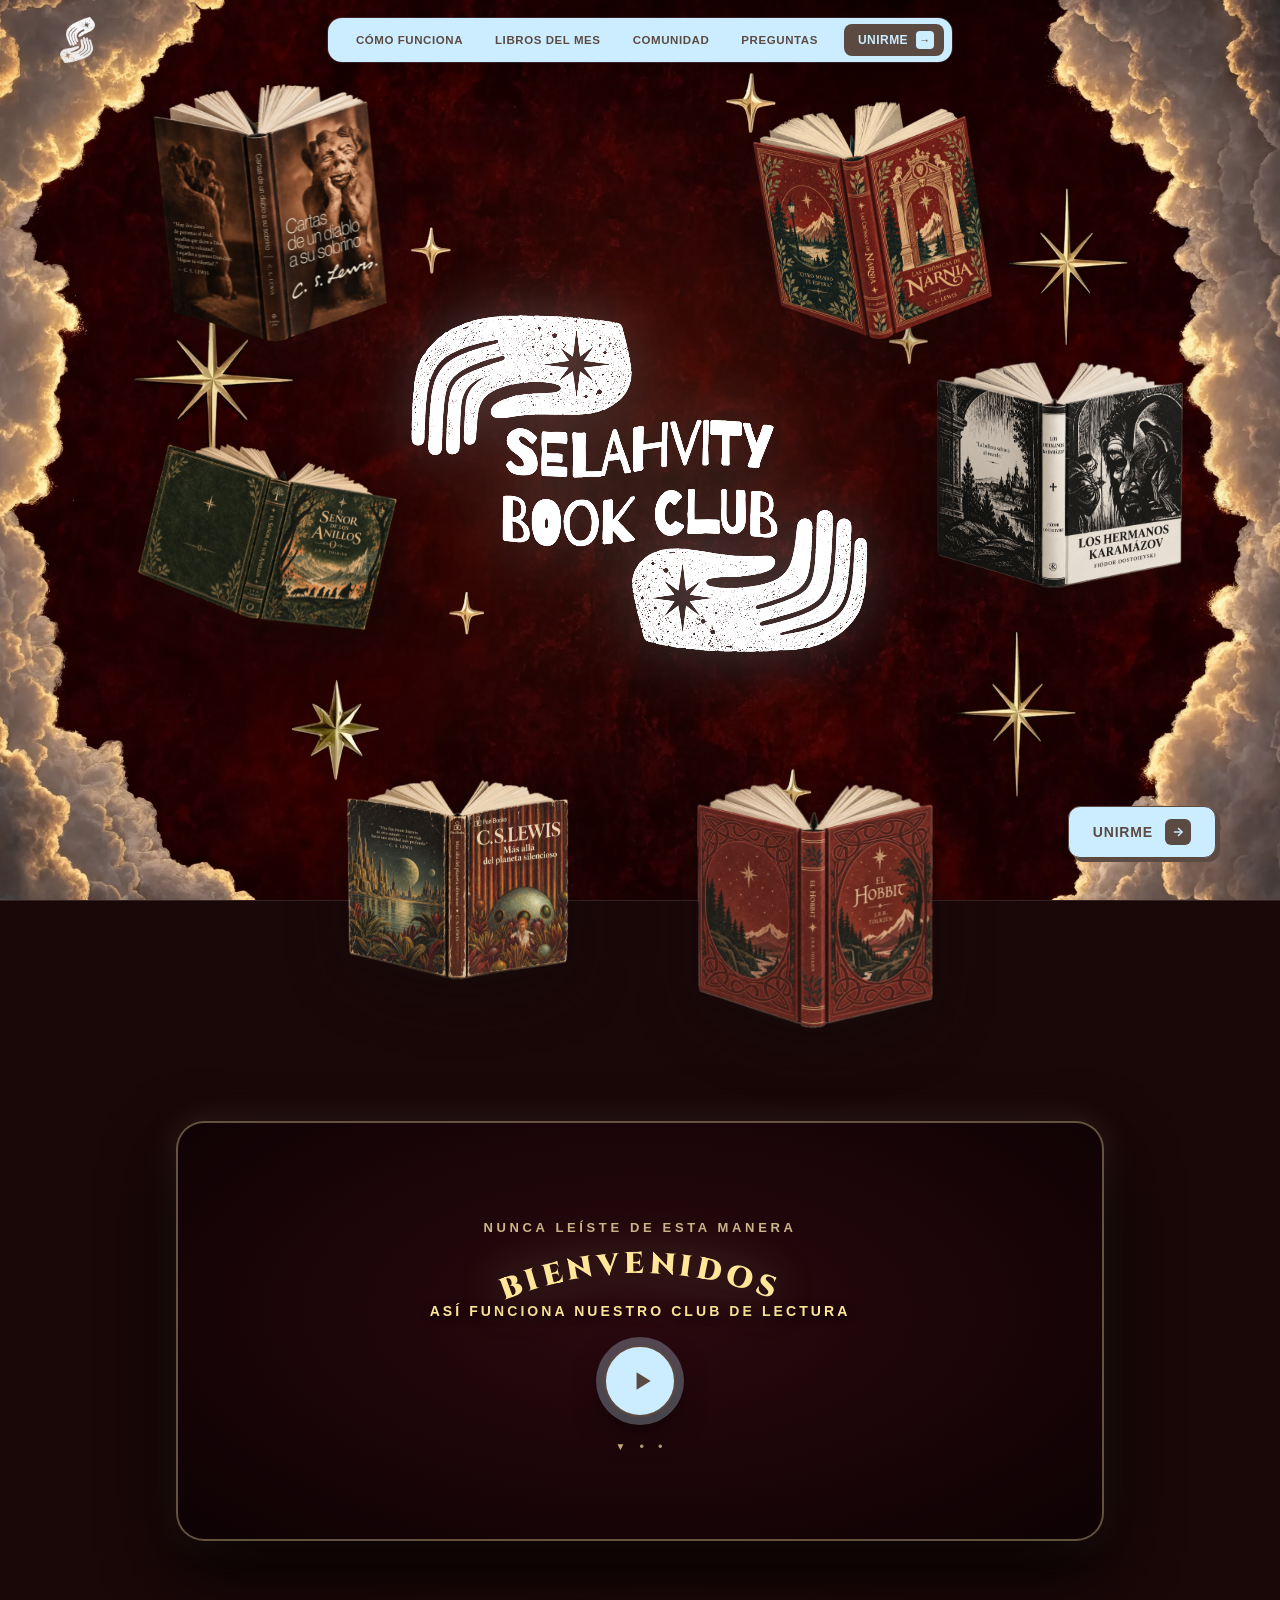
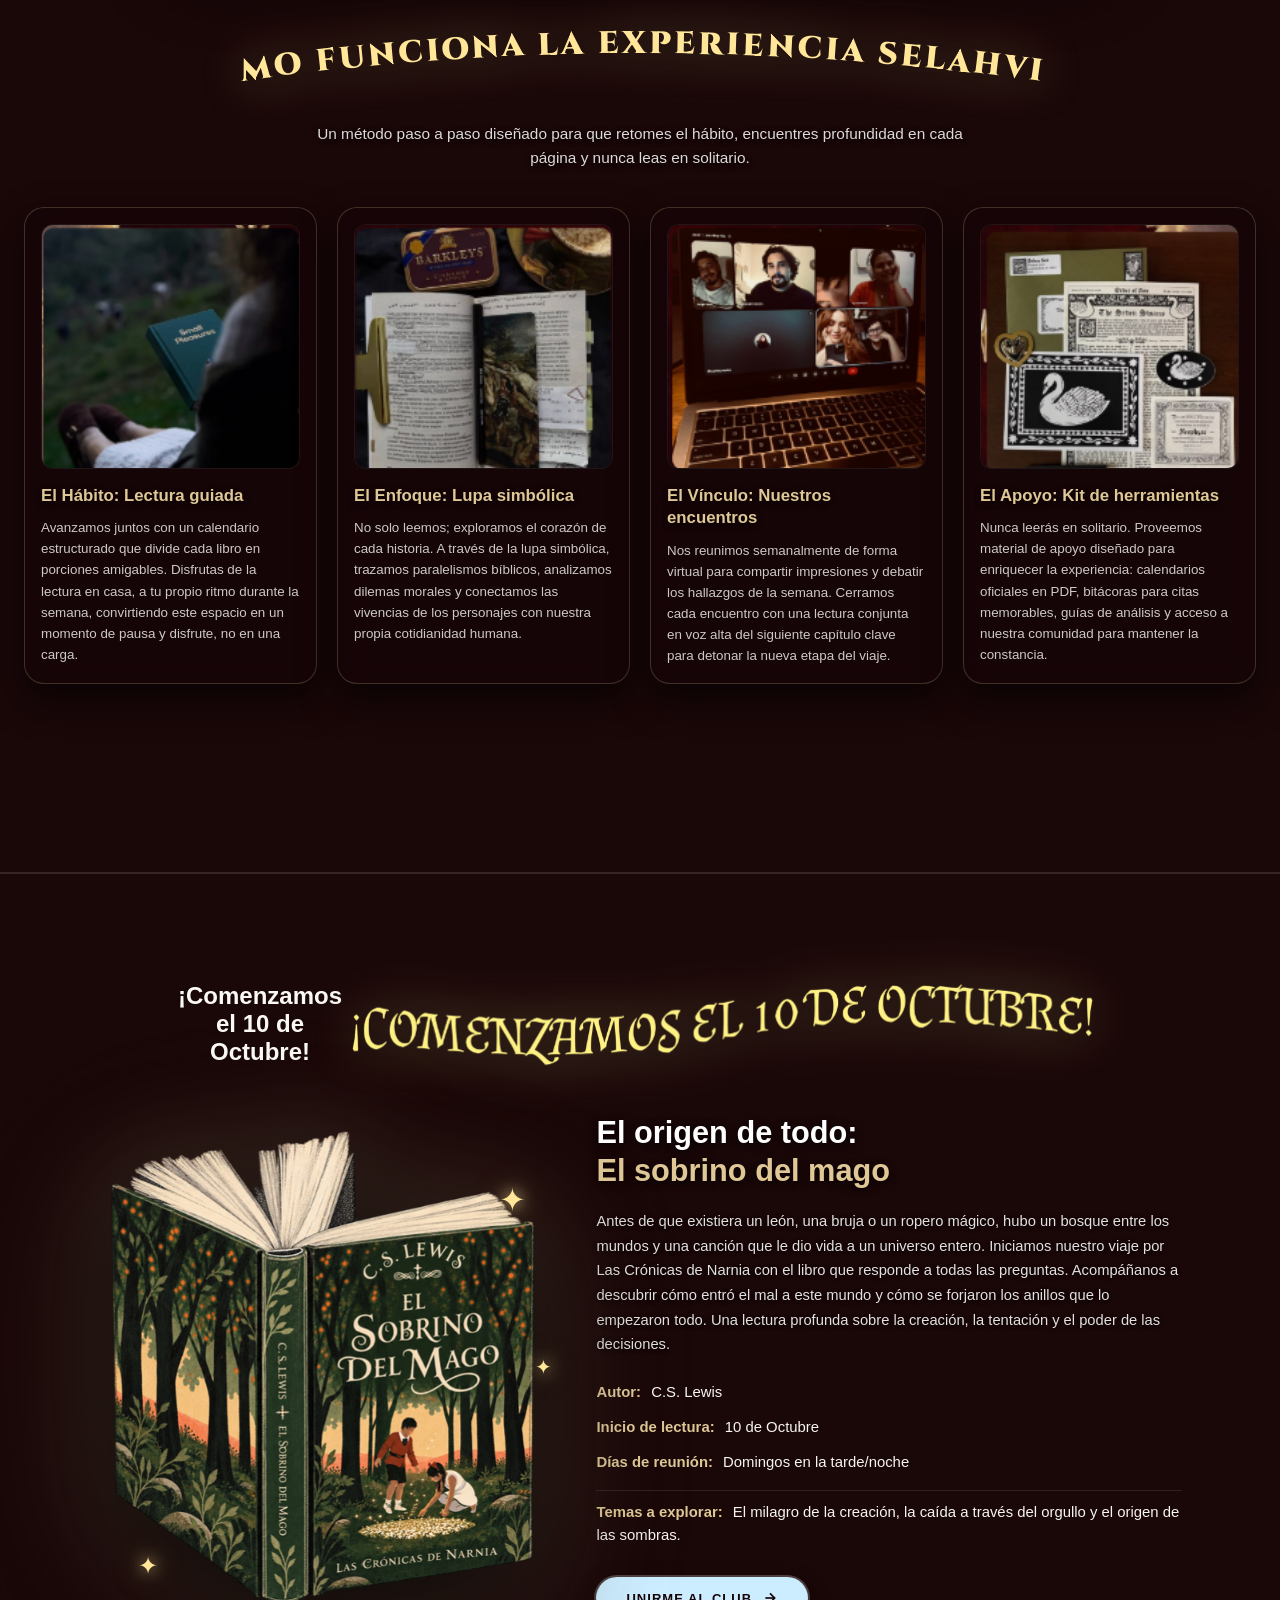
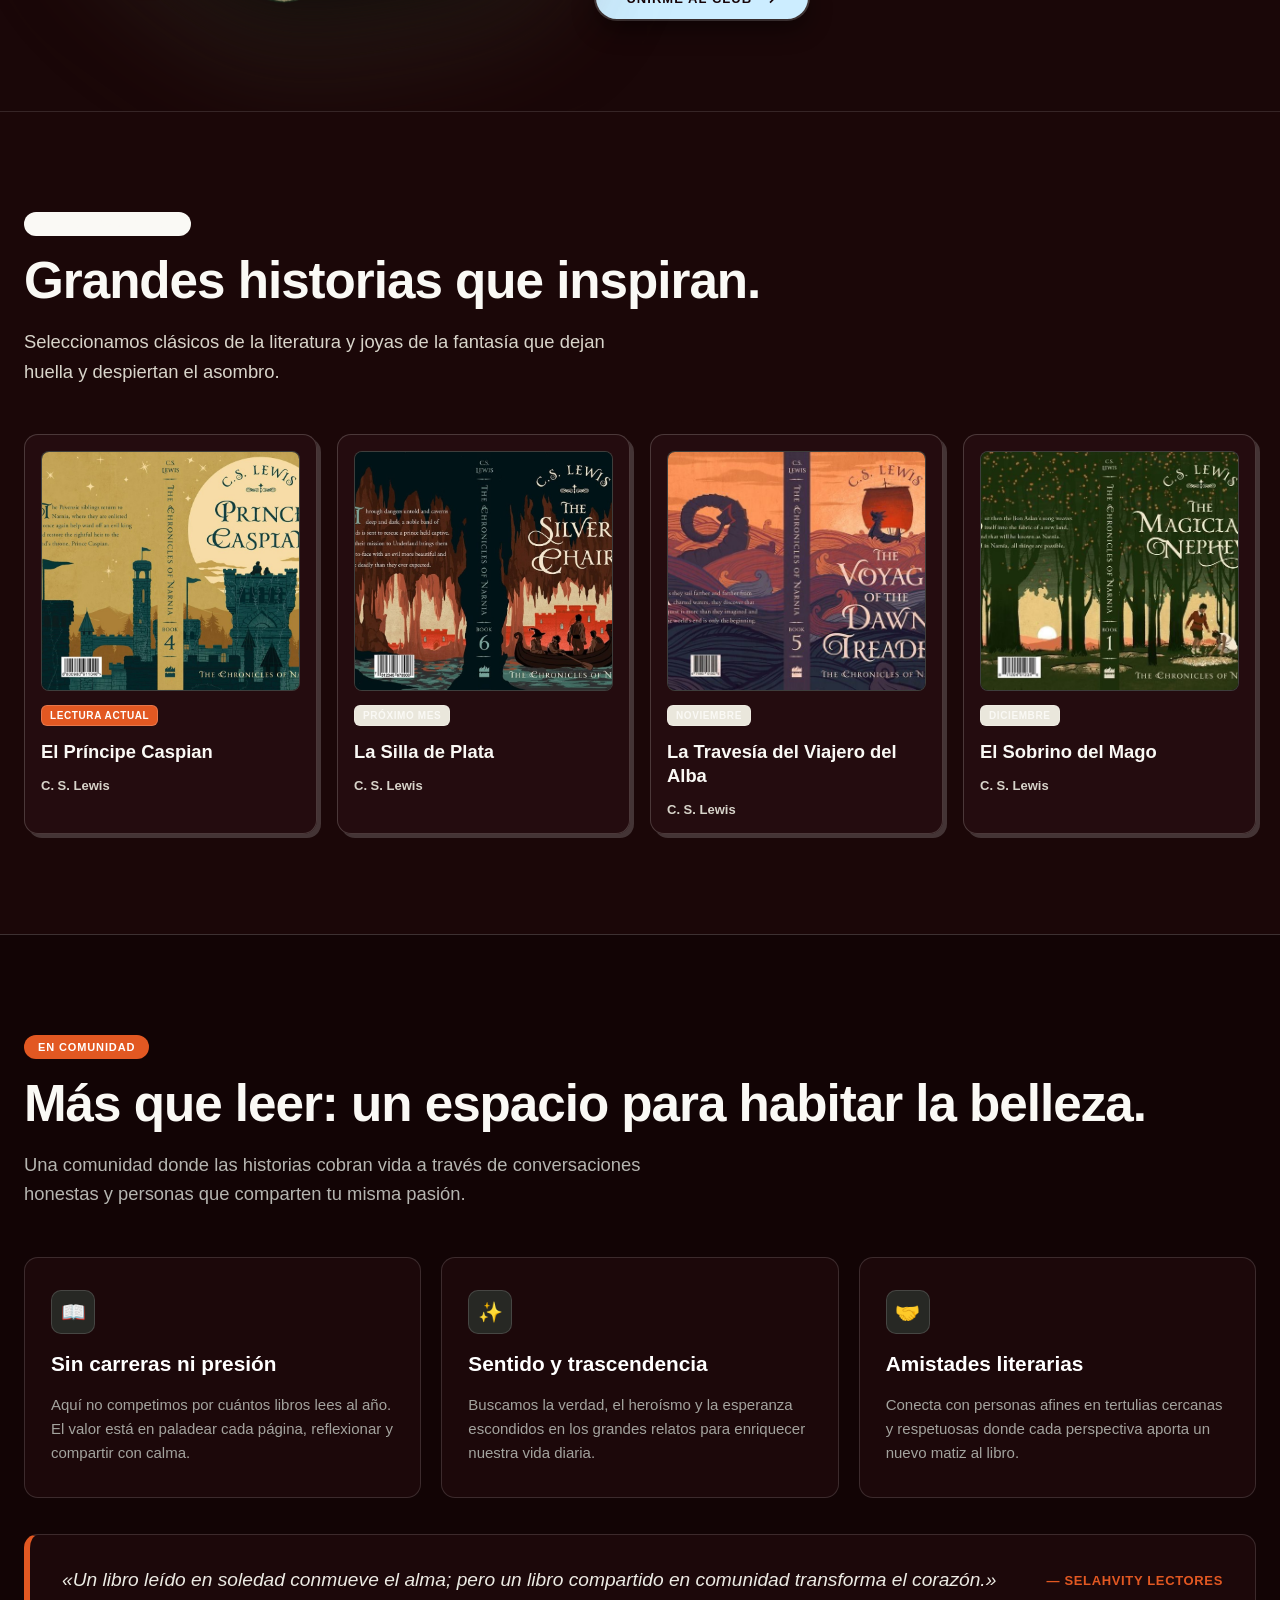
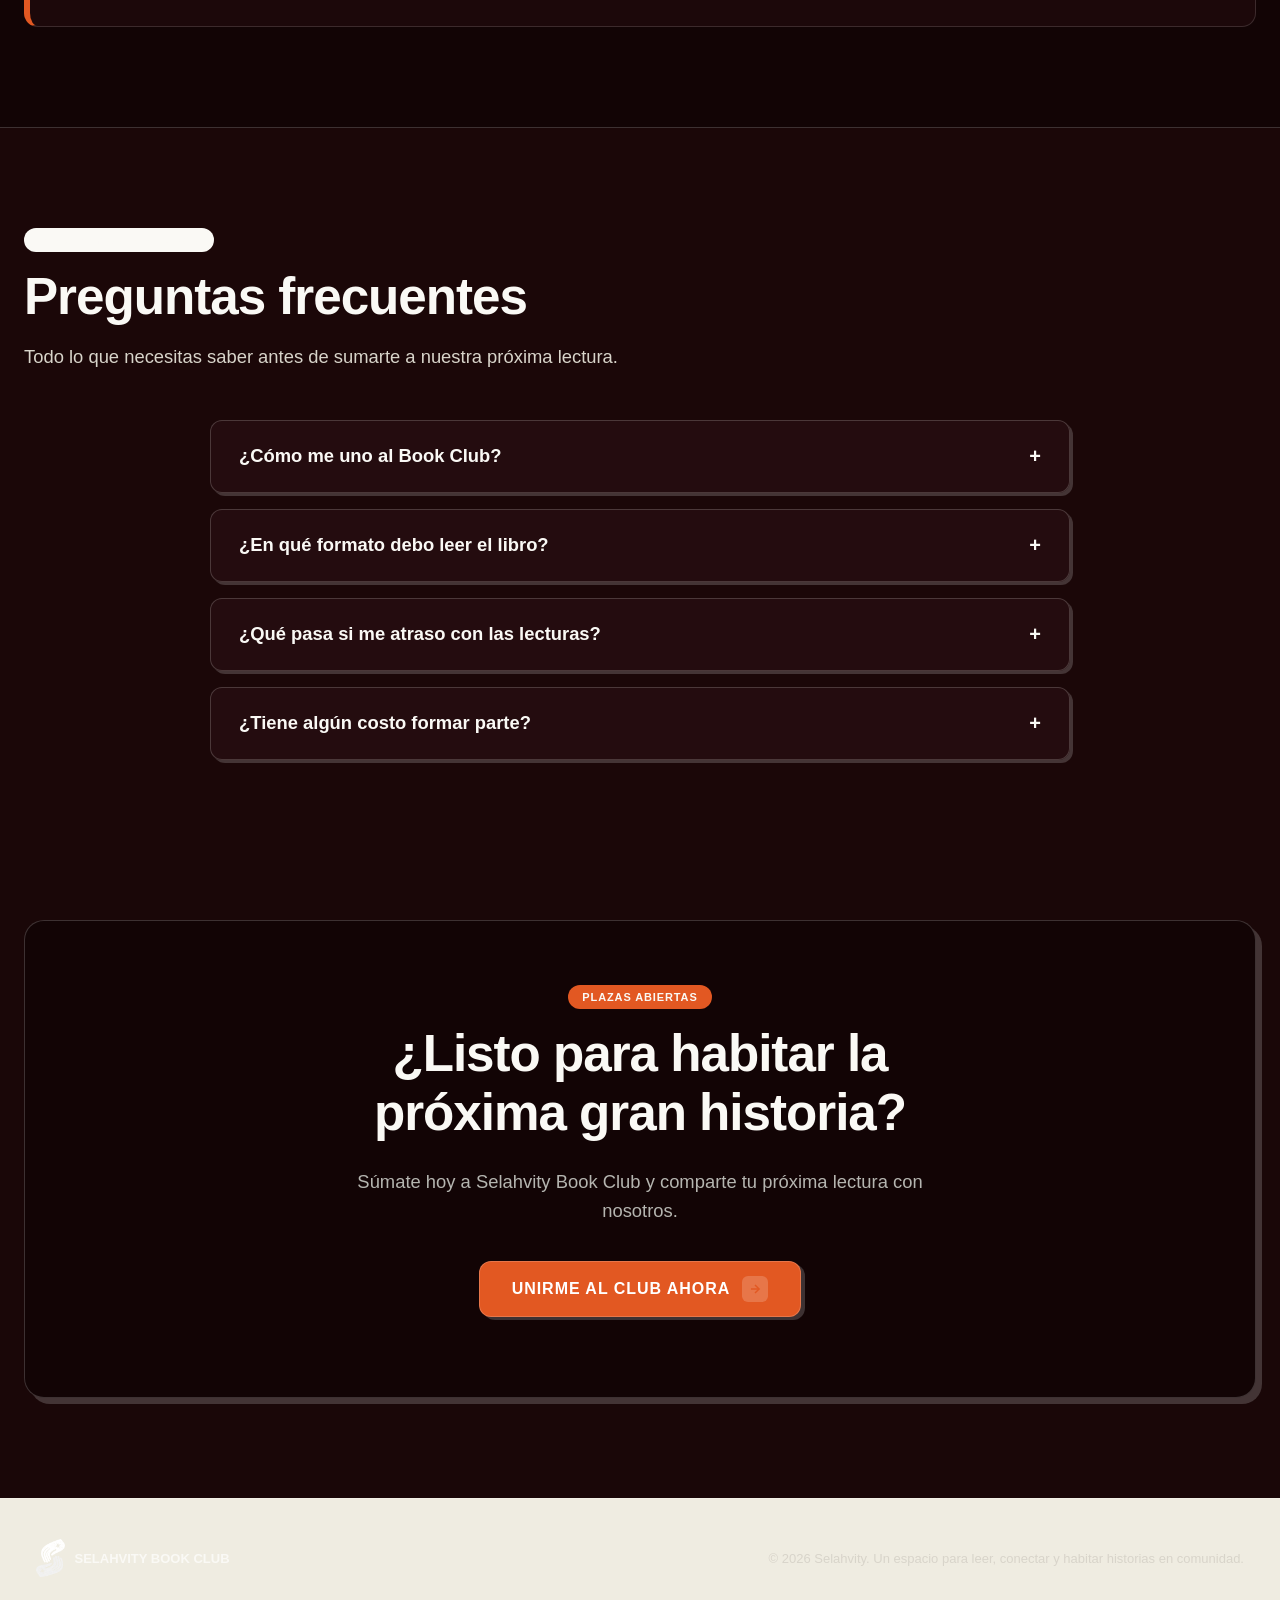
==== commit a04c7aeb: "feat(section): use custom title graphic '¡Comenzamos el 10 de Octubre!' in launch section" ====
--- a/index.html
+++ b/index.html
@@ -852,17 +852,21 @@
 
     .october-header {
       text-align: center;
-      margin: 0 auto 44px;
-      max-width: 920px;
+      margin: 0 auto 40px;
+      max-width: 820px;
       padding: 0 16px;
-    }
-
-    .october-arched-svg {
+      display: flex;
+      align-items: center;
+      justify-content: center;
+    }
+
+    .october-title-graphic {
       width: 100%;
-      max-width: 840px;
+      max-width: 760px;
       height: auto;
-      overflow: visible;
-      filter: drop-shadow(0 4px 20px rgba(0, 0, 0, 0.85)) drop-shadow(0 0 26px rgba(255, 230, 153, 0.4));
+      object-fit: contain;
+      display: block;
+      filter: drop-shadow(0 4px 18px rgba(0, 0, 0, 0.85)) drop-shadow(0 0 25px rgba(255, 230, 153, 0.4));
     }
 
     .october-grid {
@@ -1968,18 +1972,8 @@
     <div class="section-wrap october-wrap">
       <!-- Arched Golden Title -->
       <div class="october-header">
-        <div class="section-arched-title-wrap">
-          <svg viewBox="0 0 960 130" class="october-arched-svg" aria-label="¡COMENZAMOS EN OCTUBRE!">
-            <defs>
-              <path id="curveOct" d="M 40,105 Q 480,25 920,105" fill="transparent" />
-            </defs>
-            <text fill="#FFE699" font-family="'Cinzel', 'Cinzel Decorative', Georgia, serif" font-weight="900" font-size="44" letter-spacing="0.14em">
-              <textPath href="#curveOct" startOffset="50%" text-anchor="middle">
-                ¡COMENZAMOS EN OCTUBRE!
-              </textPath>
-            </text>
-          </svg>
-        </div>
+        <h2 class="sr-only">¡Comenzamos el 10 de Octubre!</h2>
+        <img src="assets/images/title_comenzamos_octubre.png" alt="¡Comenzamos el 10 de Octubre!" class="october-title-graphic" loading="lazy">
       </div>
 
       <!-- Two Column Layout: 3D Book on Left, Detailed Info on Right -->
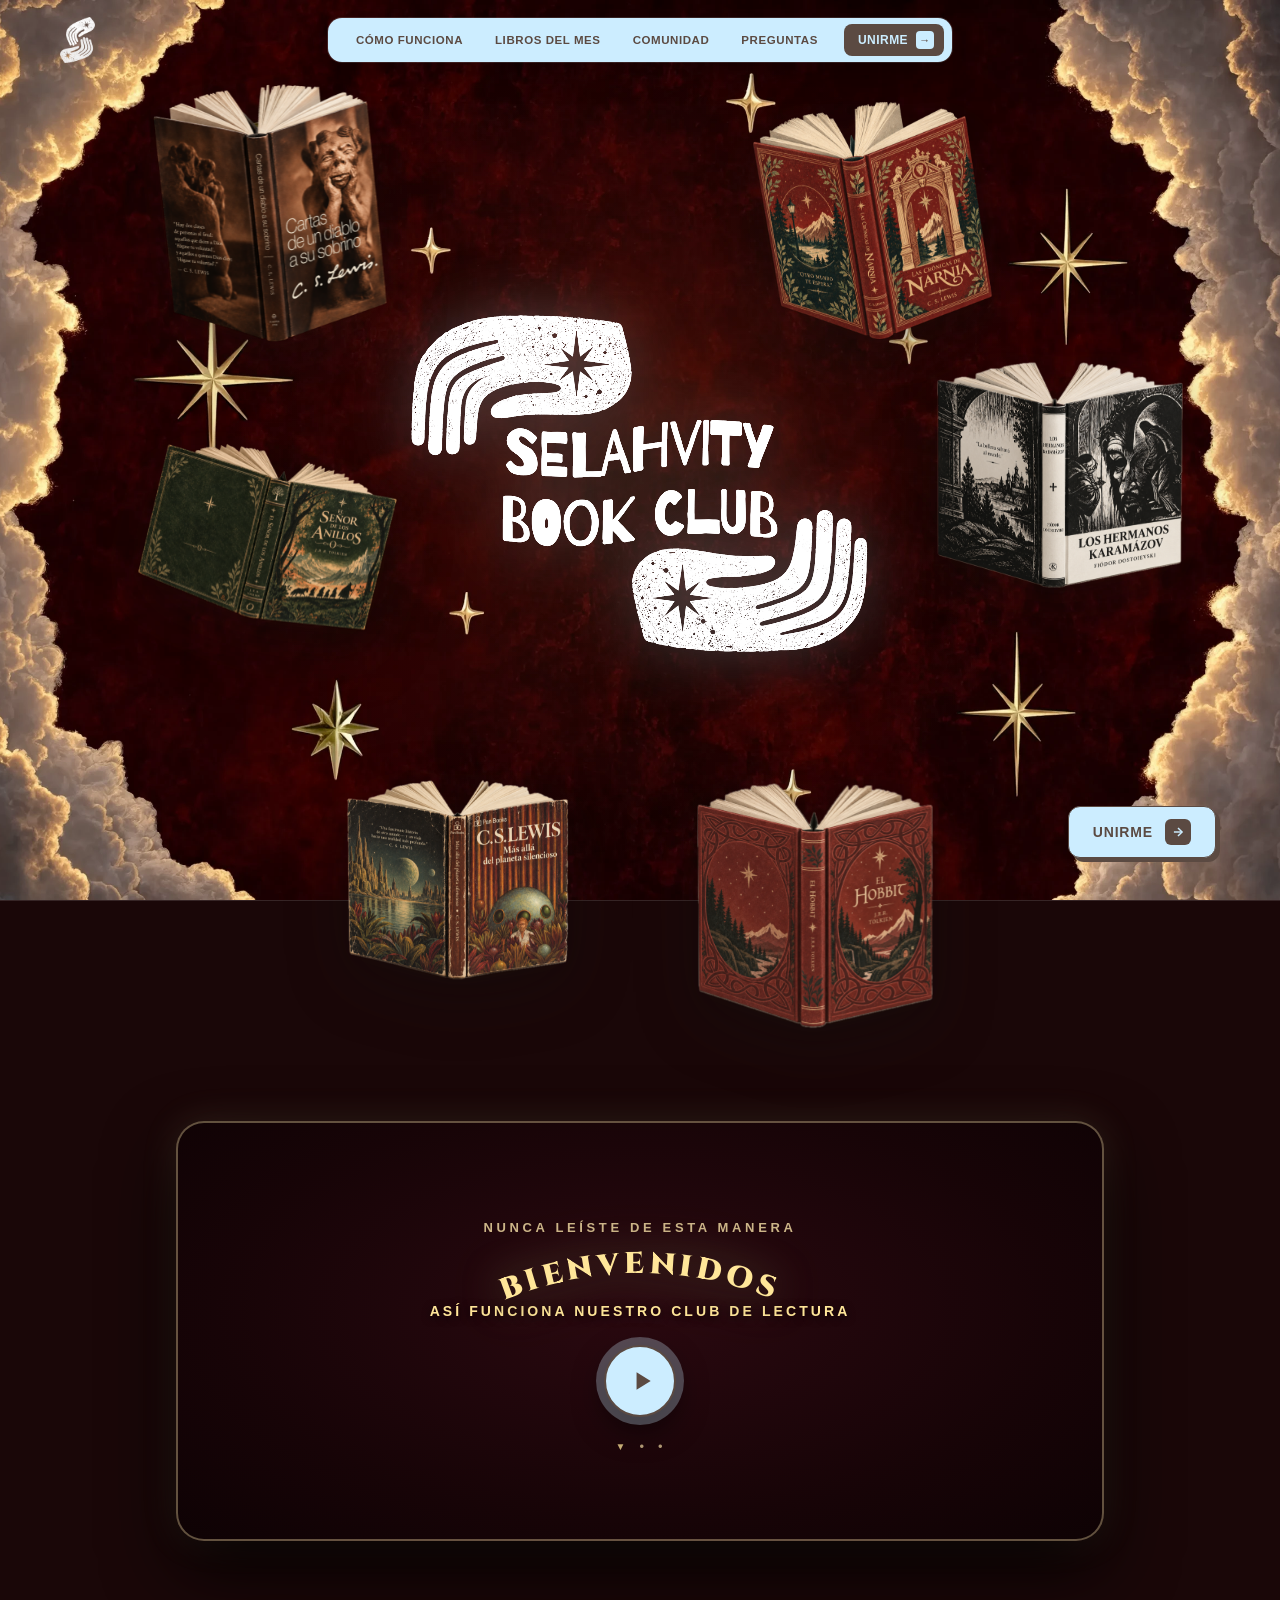
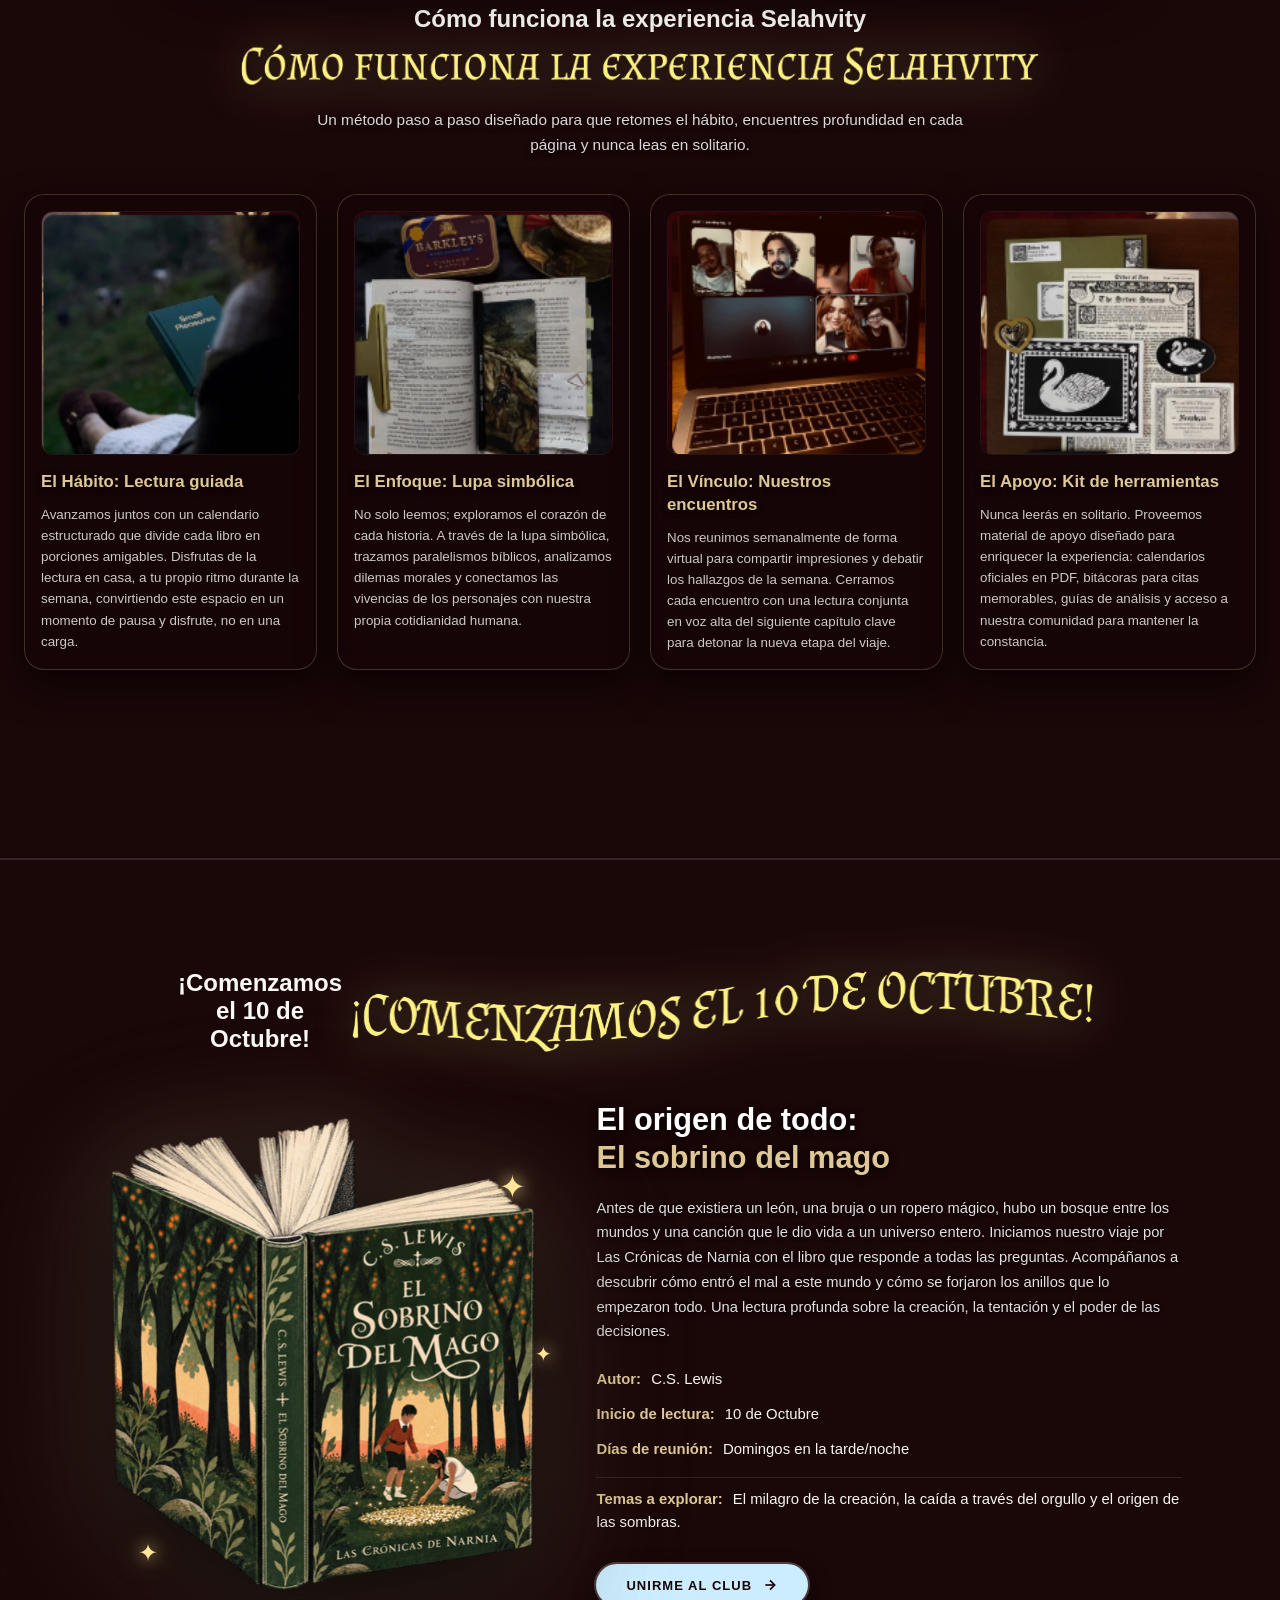
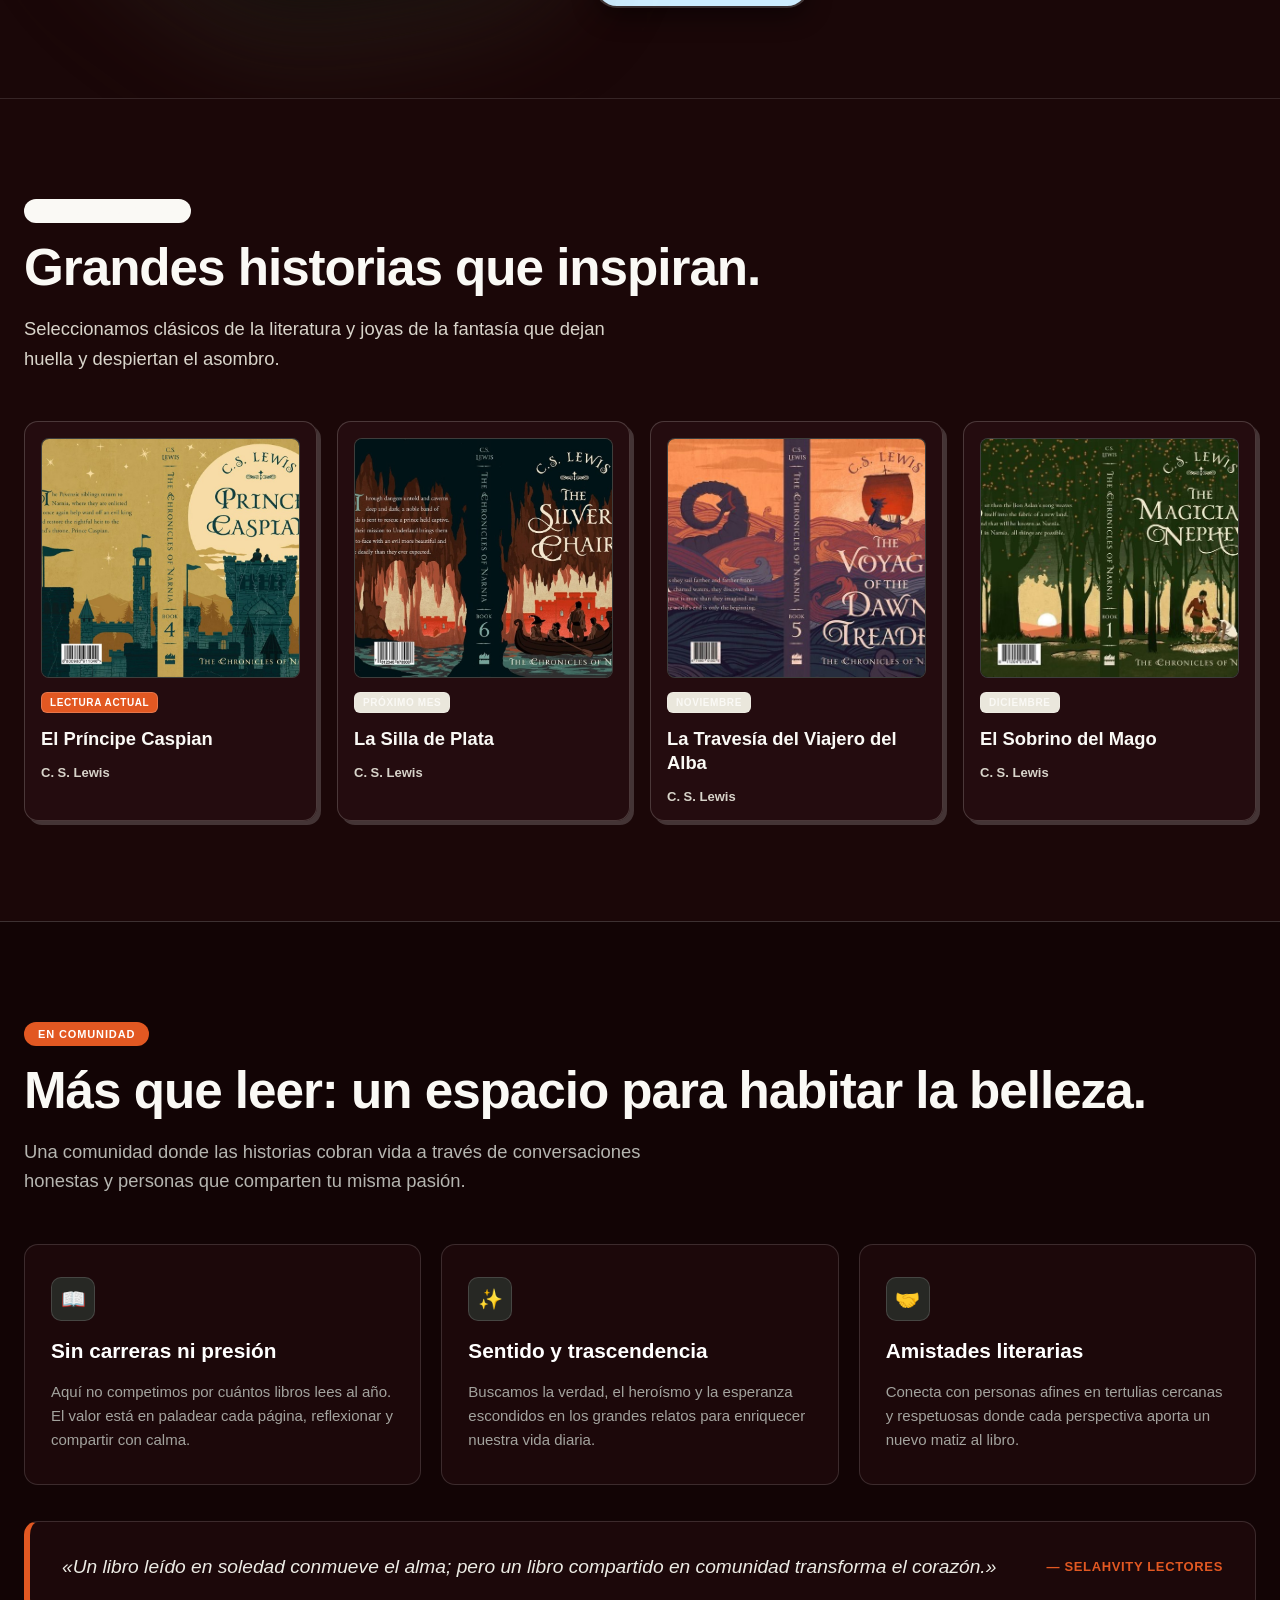
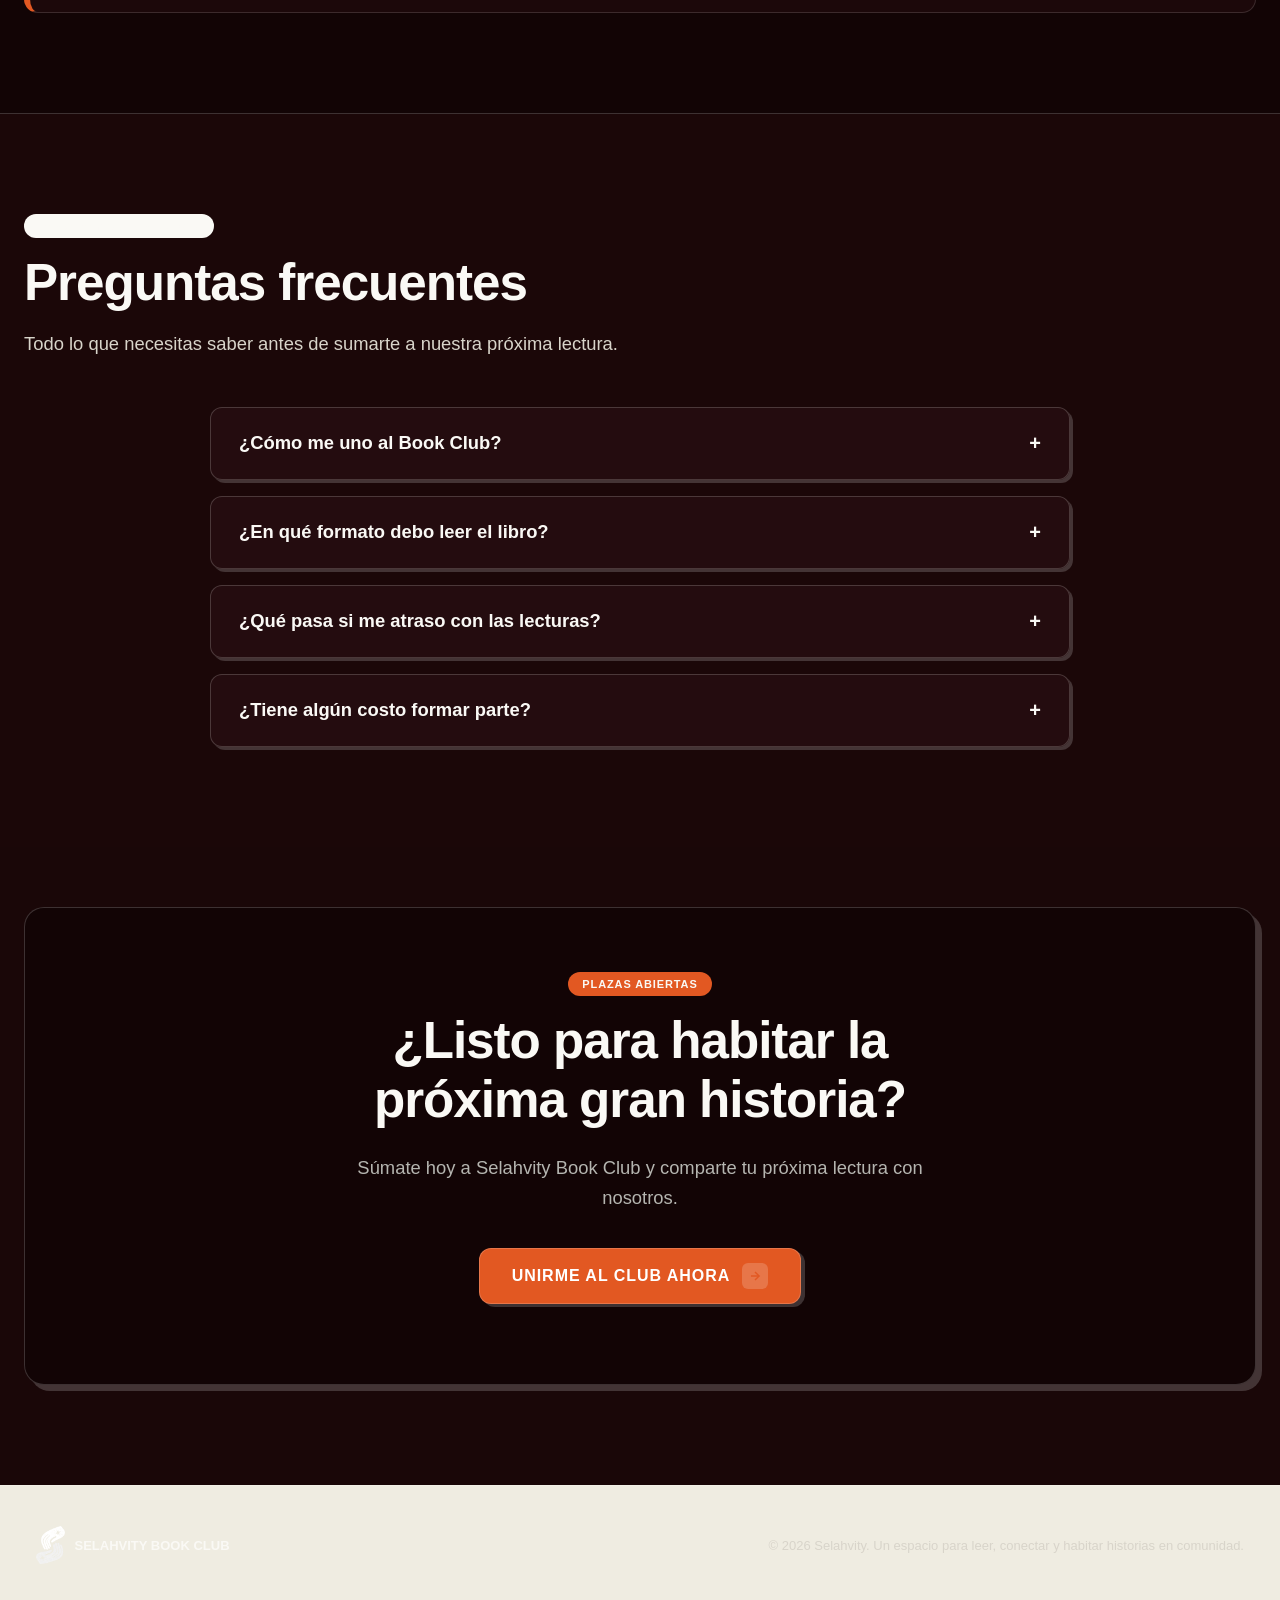
==== commit 5c2603c8: "feat(section): use custom title graphic 'Cómo funciona la experiencia Selahvity'" ====
--- a/index.html
+++ b/index.html
@@ -743,14 +743,20 @@
       text-align: center;
       margin: 64px auto 36px;
       max-width: 980px;
-    }
-
-    .experience-arched-svg {
+      display: flex;
+      flex-direction: column;
+      align-items: center;
+      justify-content: center;
+    }
+
+    .experience-title-graphic {
       width: 100%;
-      max-width: 860px;
+      max-width: 820px;
       height: auto;
-      overflow: visible;
-      filter: drop-shadow(0 4px 18px rgba(0, 0, 0, 0.8)) drop-shadow(0 0 22px rgba(255, 230, 153, 0.35));
+      object-fit: contain;
+      display: block;
+      margin: 0 auto;
+      filter: drop-shadow(0 4px 18px rgba(0, 0, 0, 0.85)) drop-shadow(0 0 25px rgba(255, 230, 153, 0.4));
     }
 
     .experience-subtitle {
@@ -1899,18 +1905,8 @@
            CÓMO FUNCIONA LA EXPERIENCIA SELAHVITY
            ======================================================== -->
       <div class="experience-header">
-        <div class="section-arched-title-wrap">
-          <svg viewBox="0 0 940 110" class="experience-arched-svg" aria-label="CÓMO FUNCIONA LA EXPERIENCIA SELAHVITY">
-            <defs>
-              <path id="curveExp" d="M 20,85 Q 470,20 920,85" fill="transparent" />
-            </defs>
-            <text fill="#FFE699" font-family="'Cinzel', 'Cinzel Decorative', Georgia, serif" font-weight="900" font-size="34" letter-spacing="0.10em">
-              <textPath href="#curveExp" startOffset="50%" text-anchor="middle">
-                CÓMO FUNCIONA LA EXPERIENCIA SELAHVITY
-              </textPath>
-            </text>
-          </svg>
-        </div>
+        <h2 class="sr-only">Cómo funciona la experiencia Selahvity</h2>
+        <img src="assets/images/title_experiencia_selahvity.png" alt="Cómo funciona la experiencia Selahvity" class="experience-title-graphic" loading="lazy">
         <p class="experience-subtitle">
           Un método paso a paso diseñado para que retomes el hábito, encuentres profundidad en cada página y nunca leas en solitario.
         </p>
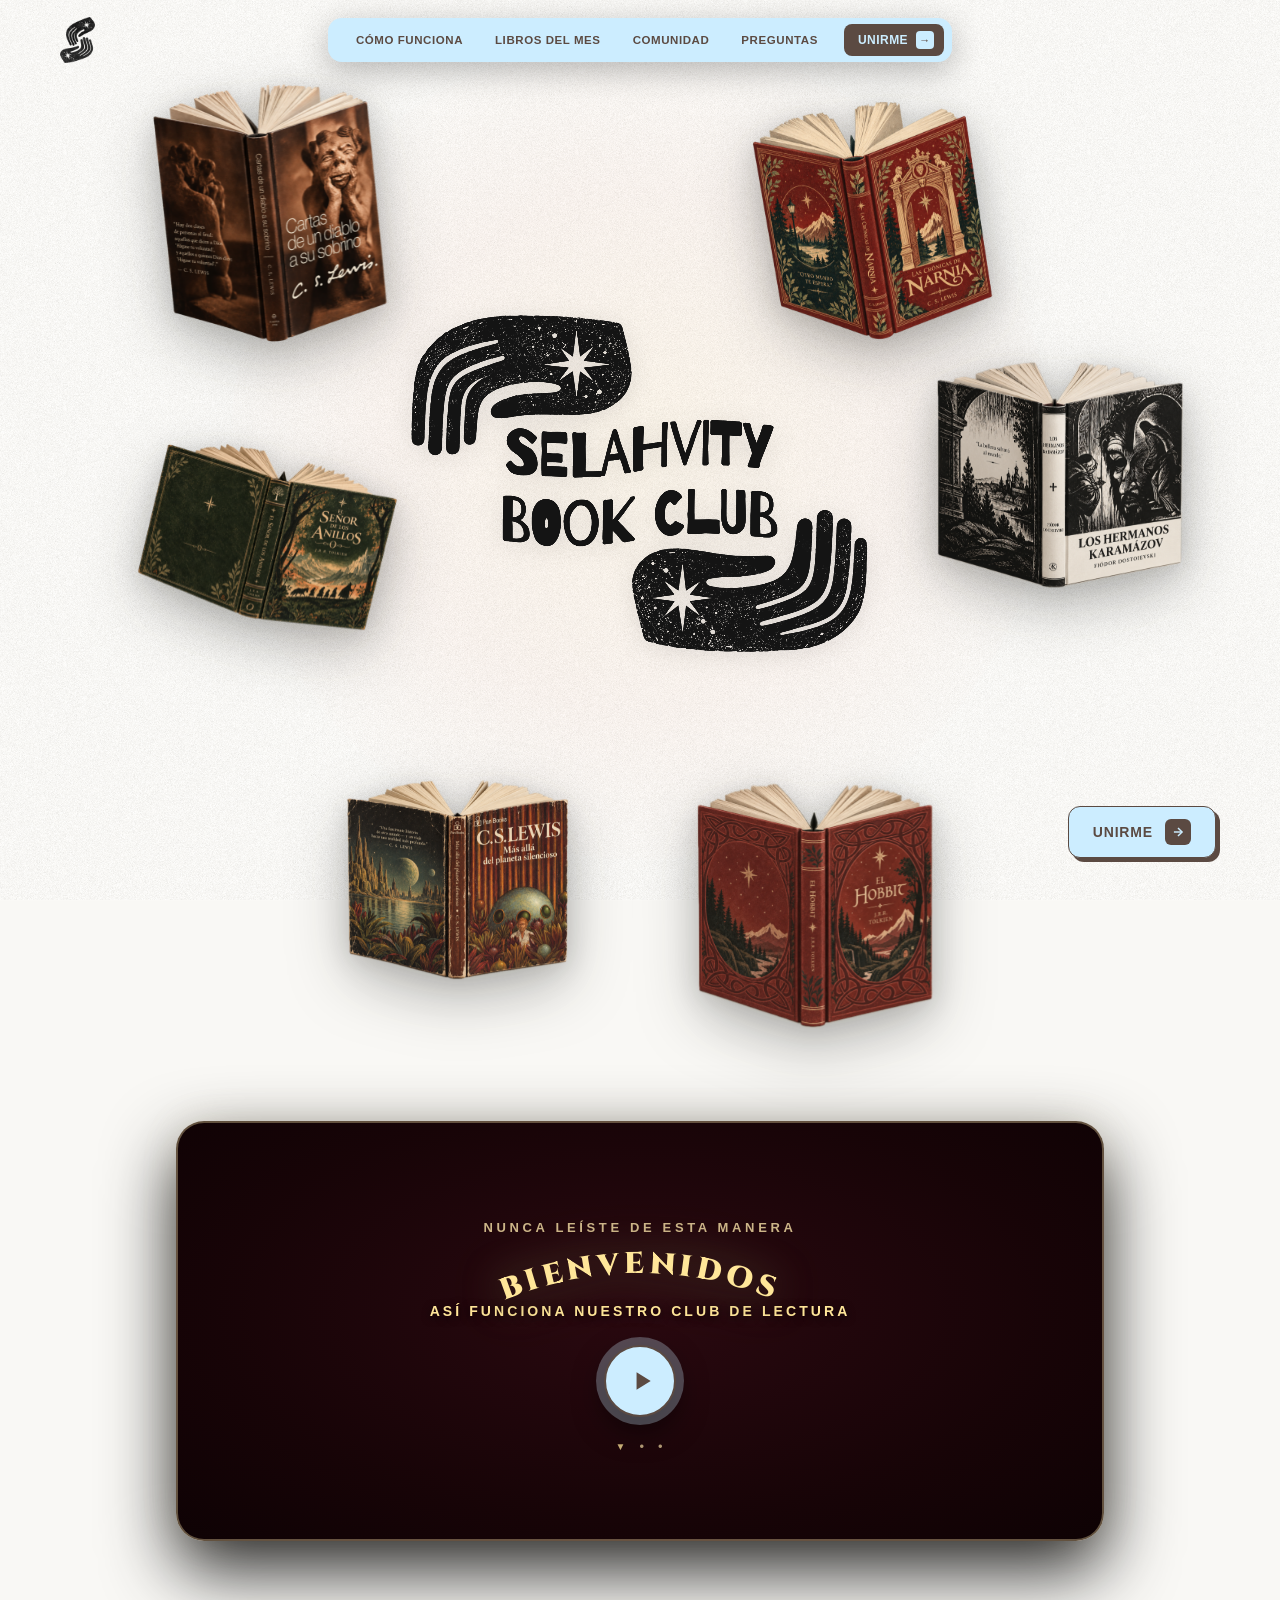
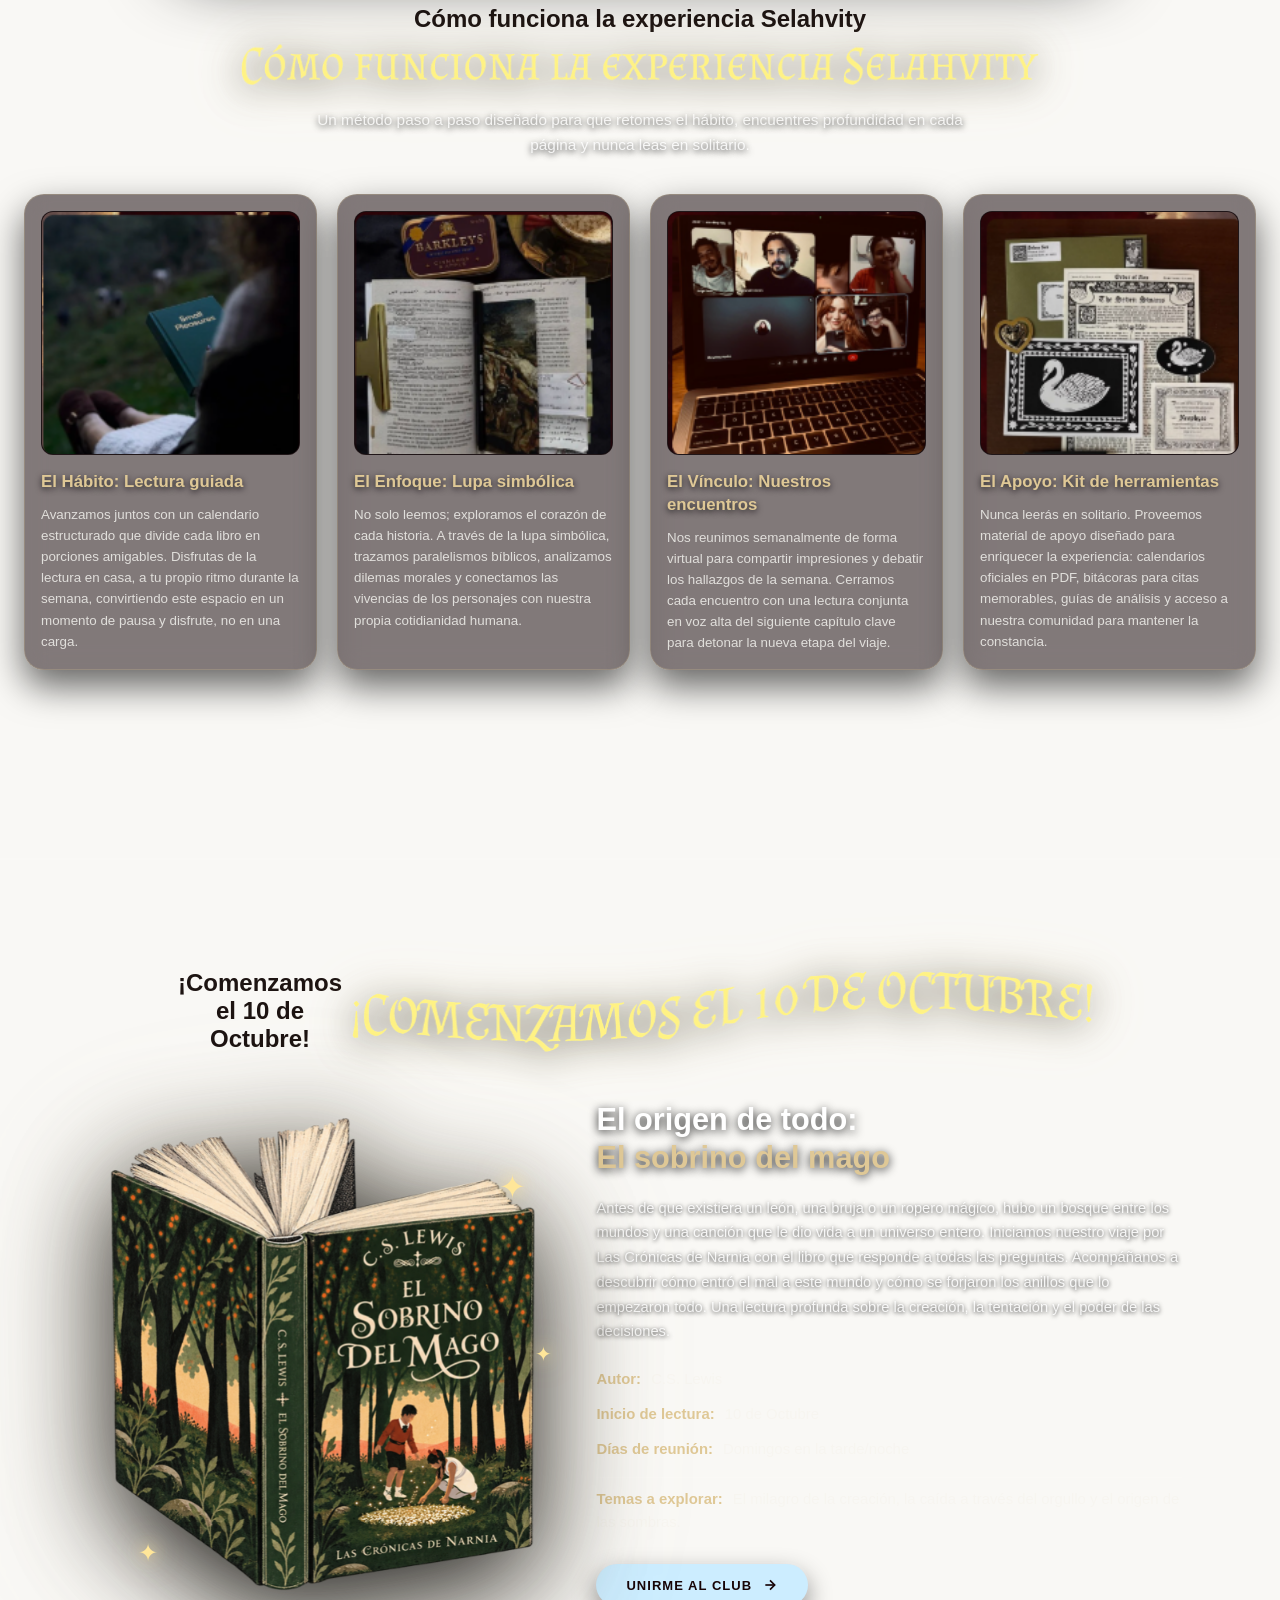
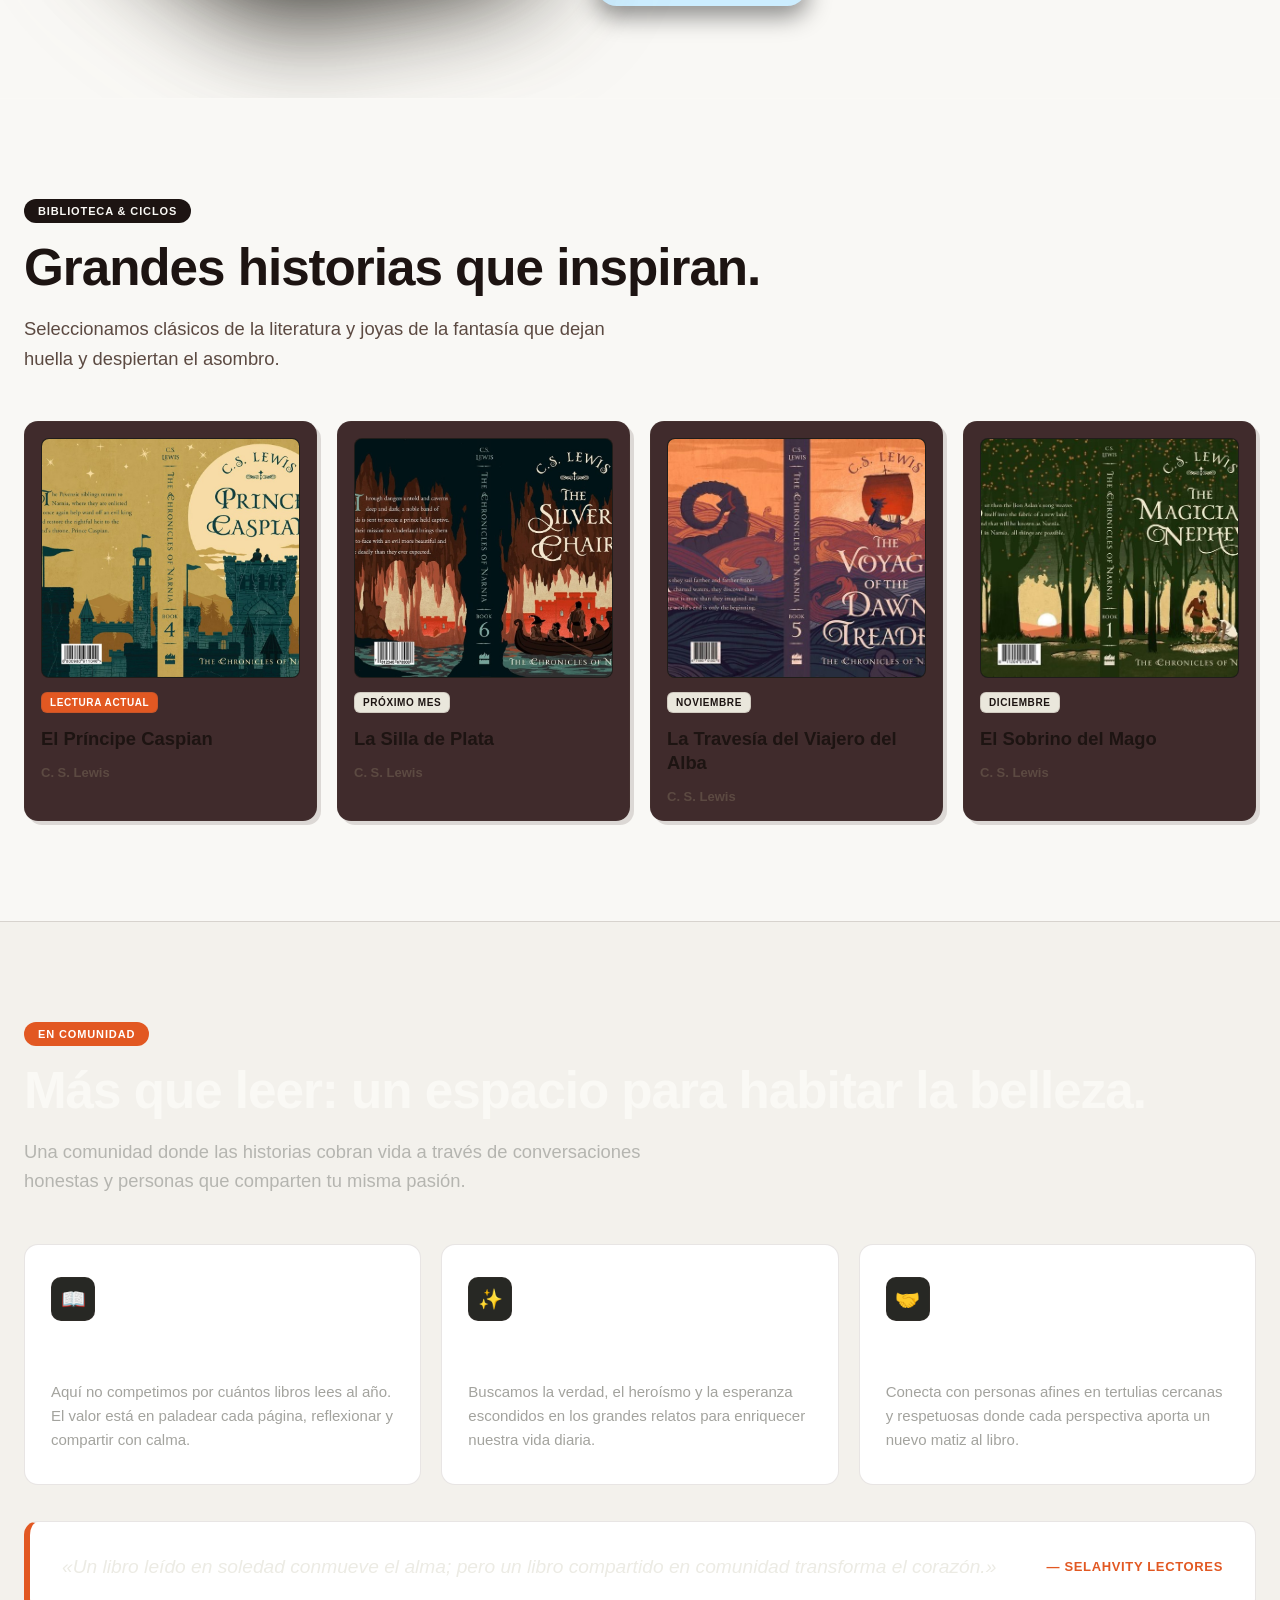
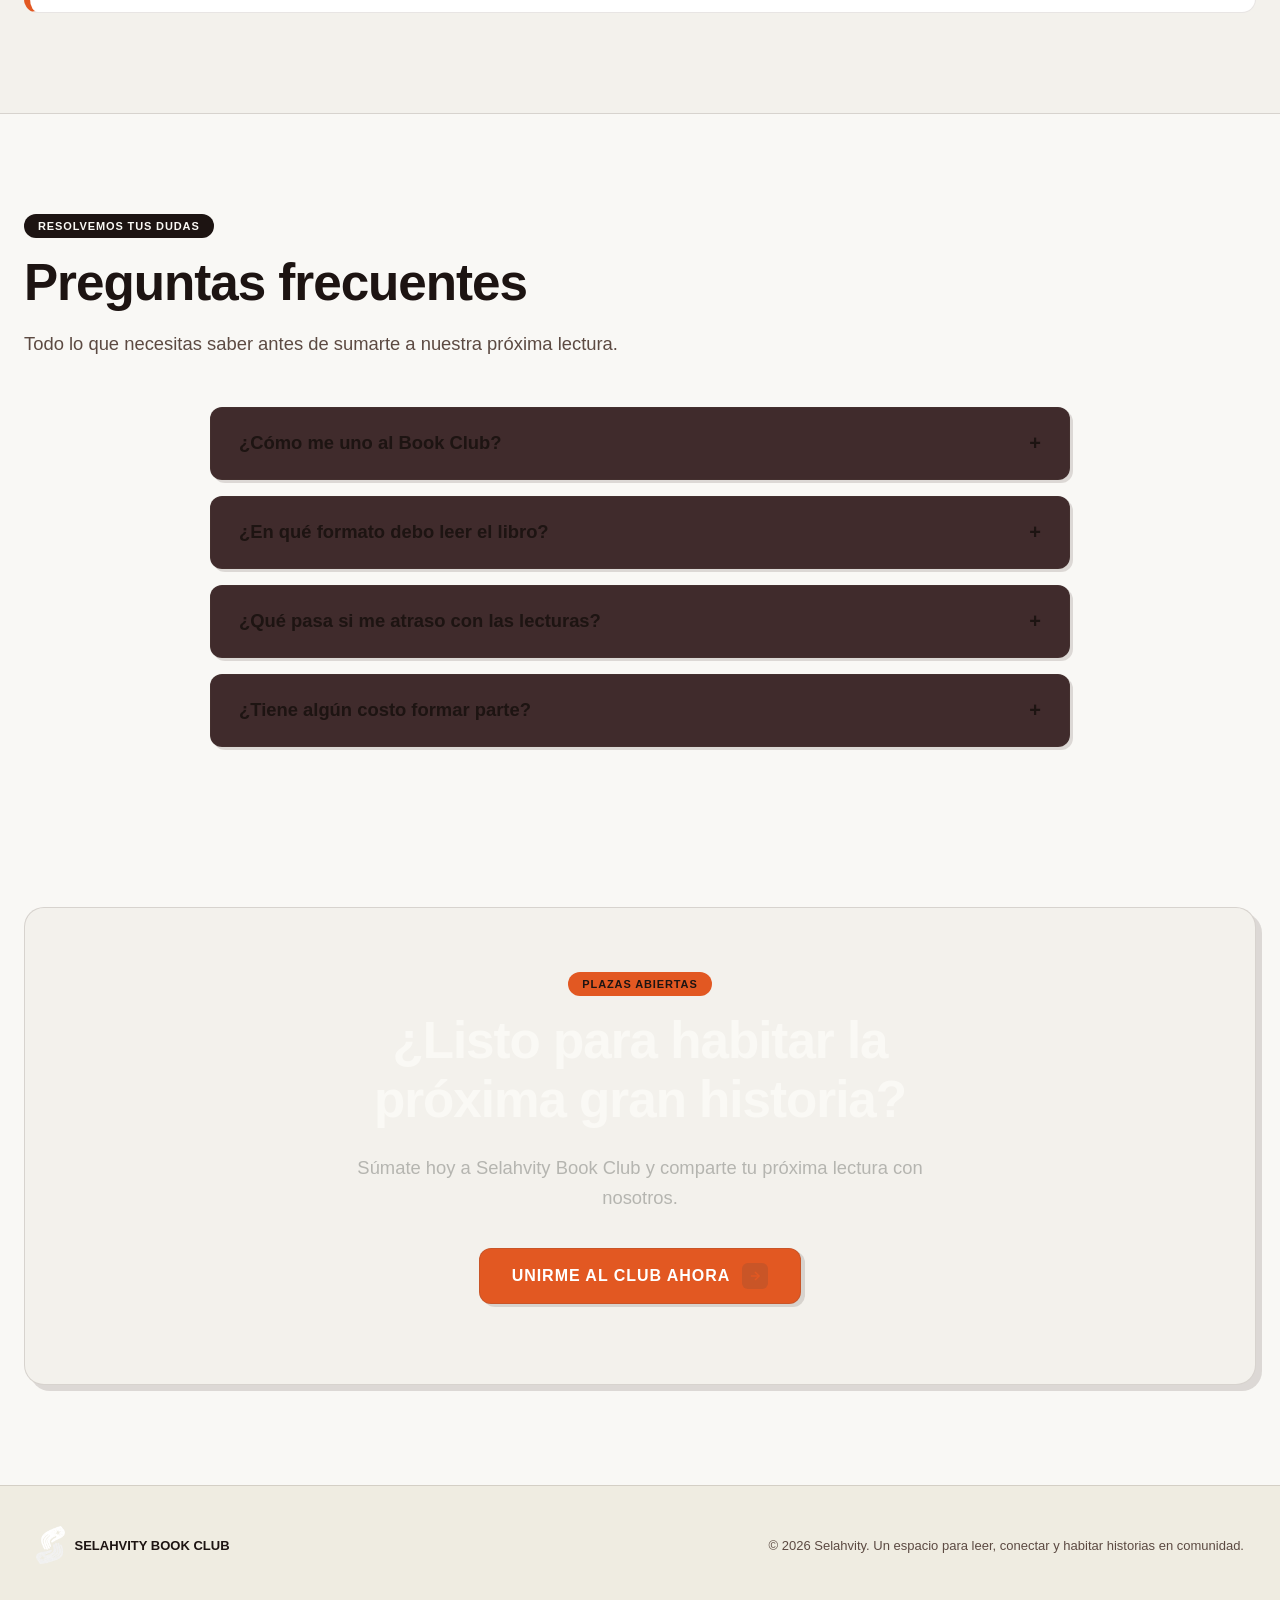
==== commit a6595b28: "feat: preview white with noise texture background" ====
--- a/index.html
+++ b/index.html
@@ -34,25 +34,25 @@
     }
 
     :root {
-      --bg: #1B0708;
-      --bg-alt: rgba(30, 10, 12, 0.90);
+      --bg: #F9F8F5;
+      --bg-alt: rgba(245, 243, 238, 0.95);
       --circle-bg: rgba(226, 88, 34, 0.15);
-      --text-main: #FAF9F5;
-      --text-muted: #D8D4CA;
+      --text-main: #1D1412;
+      --text-muted: #5C4A42;
       --accent: #E25822; /* Rojo naranjoso cálido */
       --accent-hover: #F16934;
-      --border-dark: rgba(255, 255, 255, 0.18);
+      --border-dark: rgba(91, 74, 66, 0.18);
       --card-bg: rgba(38, 14, 17, 0.88);
-      --dark-section: #120405;
-      --dark-card: #1C080A;
-      --dark-border: rgba(255, 255, 255, 0.14);
+      --dark-section: #F3F1EC;
+      --dark-card: #FFFFFF;
+      --dark-border: rgba(91, 74, 66, 0.14);
     }
 
     body {
-      background-color: #1A0708;
-      background-image: url('assets/images/bg_red_velvet.webp?v=11');
-      background-repeat: no-repeat;
-      background-size: cover;
+      background-color: #F9F8F5;
+      background-image: url('assets/images/bg_white_noise.png');
+      background-repeat: repeat;
+      background-size: 256px 256px;
       background-position: center top;
       background-attachment: fixed;
       color: var(--text-main);
@@ -121,7 +121,7 @@
       width: auto;
       object-fit: contain;
       display: block;
-      filter: drop-shadow(0 4px 12px rgba(19, 19, 17, 0.12));
+      filter: invert(0.92);
     }
 
     .nav-links-wrap {
@@ -283,7 +283,7 @@
       display: flex;
       align-items: center;
       justify-content: center;
-      filter: drop-shadow(0 0 30px rgba(255, 255, 255, 0.24)) drop-shadow(0 14px 28px rgba(0, 0, 0, 0.5));
+      filter: invert(0.92) drop-shadow(0 4px 12px rgba(0, 0, 0, 0.1));
       cursor: pointer;
       user-select: none;
       transition: transform 0.25s ease;
@@ -1465,58 +1465,72 @@
         display: inline-flex !important;
         align-items: center;
         justify-content: center;
-        gap: clamp(2px, 1vw, 6px);
+        gap: clamp(1px, 0.8vw, 5px);
         background: #CCEDFF;
         border: 1.5px solid #5B4A42;
         border-radius: 999px;
-        padding: 4px 6px 4px 10px;
+        padding: 3px 4px 3px clamp(8px, 2vw, 12px);
         box-shadow: 0 6px 20px rgba(0, 0, 0, 0.35);
-        max-width: calc(100vw - 16px);
+        max-width: calc(100vw - 12px);
+        box-sizing: border-box;
       }
 
       .nav-links-wrap {
         display: flex;
         align-items: center;
-        gap: clamp(2px, 0.8vw, 4px);
+        gap: clamp(1px, 0.7vw, 4px);
       }
 
       .nav-link {
         color: #5B4A42;
-        font-size: clamp(7.5px, 2.1vw, 10px);
+        font-size: clamp(7px, 1.9vw, 9.5px);
         font-weight: 800;
-        letter-spacing: 0.03em;
+        letter-spacing: 0.02em;
         text-transform: uppercase;
-        padding: 5px clamp(4px, 1.2vw, 8px);
+        padding: 4px clamp(3px, 1vw, 7px);
         border-radius: 6px;
         white-space: nowrap;
+        line-height: 1.1;
       }
 
       .nav-cta {
         margin-left: 2px;
-        padding: 5px clamp(8px, 1.8vw, 14px);
-        font-size: clamp(8px, 2.2vw, 11px);
+        padding: 4px clamp(7px, 1.6vw, 12px);
+        font-size: clamp(7.5px, 2vw, 10px);
         font-weight: 900;
-        letter-spacing: 0.05em;
-        border-radius: 8px;
+        letter-spacing: 0.04em;
+        border-radius: 999px;
         background: #5B4A42;
         color: #CCEDFF;
         display: inline-flex;
         align-items: center;
         gap: 4px;
         white-space: nowrap;
+        line-height: 1;
+        flex-shrink: 0;
       }
 
       .nav-cta .nav-cta-arrow {
-        width: 10px;
-        height: 10px;
-      }
-
-      /* Hero Stage on Mobile: Uses the exact user background frame and dimensions */
+        width: 14px;
+        height: 14px;
+        border-radius: 3px;
+        background: #FFFFFF;
+        color: #5B4A42;
+        font-size: 9px;
+        font-weight: 900;
+        line-height: 1;
+        display: inline-flex;
+        align-items: center;
+        justify-content: center;
+      }
+
+      /* Hero Stage on Mobile */
       .hero-stage {
-        background-image: url('assets/images/bg_mobile_exact.png?v=28');
-        background-size: cover;
+        background-color: #F9F8F5;
+        background-image: url('assets/images/bg_white_noise.png');
+        background-size: 256px 256px;
+        background-repeat: repeat;
         background-position: center top;
-        background-repeat: no-repeat;
         padding: 0;
         min-height: 100svh;
         height: 100svh;
@@ -1534,11 +1548,11 @@
 
       .hero-center {
         position: absolute;
-        top: 41%;
+        top: 46.5%;
         left: 50%;
         transform: translate(-50%, -50%);
-        width: 46%;
-        max-width: 200px;
+        width: 52%;
+        max-width: 250px;
         margin: 0;
         z-index: 12;
         pointer-events: none;
@@ -1549,7 +1563,7 @@
         aspect-ratio: 1 / 1;
         margin: 0 auto;
         pointer-events: auto;
-        filter: drop-shadow(0 0 16px rgba(255, 255, 255, 0.22)) drop-shadow(0 8px 18px rgba(0, 0, 0, 0.5));
+        filter: invert(0.92) drop-shadow(0 4px 12px rgba(0, 0, 0, 0.1));
       }
 
       /* No bottom floating button on mobile (call-to-action is in top navbar) */
@@ -1557,7 +1571,7 @@
         display: none !important;
       }
 
-      /* 6 Books in Exact Arrangement from media_1789861753729.png */
+      /* 6 Books in Exact Arrangement from media_1789861753729.png / media_1789878122273.png */
       .floating-books-wrap {
         position: absolute;
         inset: 0;
@@ -1577,22 +1591,22 @@
       }
 
       /* Floating animations with exact tilt per book matching mockup */
-      @keyframes floatBook1Mobile { 0%, 100% { transform: translateY(0px) rotate(-20deg); } 50% { transform: translateY(-5px) rotate(-18deg); } }
+      @keyframes floatBook1Mobile { 0%, 100% { transform: translateY(0px) rotate(-36deg); } 50% { transform: translateY(-5px) rotate(-34deg); } }
       @keyframes floatBook2Mobile { 0%, 100% { transform: translateY(0px) rotate(7deg); } 50% { transform: translateY(-5px) rotate(9deg); } }
-      @keyframes floatBook3Mobile { 0%, 100% { transform: translateY(0px) rotate(-18deg); } 50% { transform: translateY(-5px) rotate(-16deg); } }
-      @keyframes floatBook4Mobile { 0%, 100% { transform: translateY(0px) rotate(10deg); } 50% { transform: translateY(-5px) rotate(12deg); } }
+      @keyframes floatBook3Mobile { 0%, 100% { transform: translateY(0px) rotate(-22deg); } 50% { transform: translateY(-5px) rotate(-20deg); } }
+      @keyframes floatBook4Mobile { 0%, 100% { transform: translateY(0px) rotate(8deg); } 50% { transform: translateY(-5px) rotate(10deg); } }
       @keyframes floatBook6Mobile { 0%, 100% { transform: translateY(0px) rotate(-22deg); } 50% { transform: translateY(-5px) rotate(-20deg); } }
-      @keyframes floatBook5Mobile { 0%, 100% { transform: translateY(0px) rotate(-14deg); } 50% { transform: translateY(-5px) rotate(-12deg); } }
-
-      /* Mockup positions and dimensions */
+      @keyframes floatBook5Mobile { 0%, 100% { transform: translateY(0px) rotate(-15deg); } 50% { transform: translateY(-5px) rotate(-13deg); } }
+
+      /* Mockup positions and dimensions matching media_1789878122273.png */
       /* 1. Cartas de un diablo a su sobrino (Top-Left) */
       .book-pos-1 {
-        top: 10%;
-        left: 4%;
+        top: 11%;
+        left: 3%;
         bottom: auto;
         right: auto;
-        width: 34%;
-        max-width: 155px;
+        width: 38%;
+        max-width: 175px;
         z-index: 6;
         transform-origin: center;
         animation: floatBook1Mobile 5.2s ease-in-out infinite;
@@ -1600,51 +1614,51 @@
 
       /* 2. Las Crónicas de Narnia (Top-Right) */
       .book-pos-2 {
-        top: 12%;
-        left: 49%;
+        top: 16.5%;
+        left: 48%;
         bottom: auto;
         right: auto;
-        width: 34%;
-        max-width: 155px;
+        width: 35%;
+        max-width: 165px;
         z-index: 6;
         transform-origin: center;
         animation: floatBook2Mobile 4.8s ease-in-out infinite 0.6s;
       }
 
-      /* 3. El Señor de los Anillos (Mid-Left) */
+      /* 3. El Señor de los Anillos (Mid-Left) - Sangrado hacia la izquierda para despejar las manos */
       .book-pos-3 {
-        top: 35%;
-        left: 0%;
+        top: 44%;
+        left: -13%;
         bottom: auto;
         right: auto;
-        width: 34%;
-        max-width: 155px;
+        width: 36%;
+        max-width: 175px;
         z-index: 7;
         transform-origin: center;
         animation: floatBook3Mobile 5.6s ease-in-out infinite 0.3s;
       }
 
-      /* 4. Los Hermanos Karamázov (Mid-Right) */
+      /* 4. Los Hermanos Karamázov (Mid-Right) - Sangrado hacia la derecha para despejar las manos */
       .book-pos-4 {
-        top: 29%;
+        top: 37.5%;
         left: auto;
-        right: -3%;
+        right: -14%;
         bottom: auto;
-        width: 33%;
-        max-width: 150px;
+        width: 35%;
+        max-width: 170px;
         z-index: 7;
         transform-origin: center;
         animation: floatBook4Mobile 5.0s ease-in-out infinite 0.9s;
       }
 
-      /* 6. El Hobbit (Bottom-Center-Left) - Pegado directamente bajo la mano inferior */
+      /* 6. El Hobbit (Bottom-Center-Left) */
       .book-pos-6 {
-        top: 46.5%;
+        top: 60%;
         left: 15%;
         bottom: auto;
         right: auto;
-        width: 41%;
-        max-width: 180px;
+        width: 42%;
+        max-width: 205px;
         z-index: 8;
         transform-origin: center;
         animation: floatBook6Mobile 5.1s ease-in-out infinite 1.1s;
@@ -1652,12 +1666,12 @@
 
       /* 5. Más allá del planeta silencioso (Bottom-Right) */
       .book-pos-5 {
-        top: 53%;
+        top: 62.5%;
         left: auto;
-        right: 1%;
+        right: 0%;
         bottom: auto;
-        width: 36%;
-        max-width: 160px;
+        width: 38%;
+        max-width: 185px;
         z-index: 8;
         transform-origin: center;
         animation: floatBook5Mobile 5.4s ease-in-out infinite 0.4s;
@@ -1667,7 +1681,7 @@
       @keyframes burstBook1Mobile {
         0% { transform: translate(120px, 150px) scale(0.12); opacity: 0; }
         20% { opacity: 1; }
-        72% { transform: translate(-5px, -4px) scale(1.05) rotate(-20deg); }
+        72% { transform: translate(-5px, -4px) scale(1.05) rotate(-36deg); }
         100% { transform: translate(0px, 0px) scale(1) rotate(0deg); opacity: 1; }
       }
       @keyframes burstBook2Mobile {
@@ -1679,13 +1693,13 @@
       @keyframes burstBook3Mobile {
         0% { transform: translate(140px, 0px) scale(0.12); opacity: 0; }
         20% { opacity: 1; }
-        72% { transform: translate(-5px, 0px) scale(1.05) rotate(-18deg); }
+        72% { transform: translate(-5px, 0px) scale(1.05) rotate(-22deg); }
         100% { transform: translate(0px, 0px) scale(1) rotate(0deg); opacity: 1; }
       }
       @keyframes burstBook4Mobile {
         0% { transform: translate(-140px, 20px) scale(0.12); opacity: 0; }
         20% { opacity: 1; }
-        72% { transform: translate(5px, 0px) scale(1.05) rotate(10deg); }
+        72% { transform: translate(5px, 0px) scale(1.05) rotate(8deg); }
         100% { transform: translate(0px, 0px) scale(1) rotate(0deg); opacity: 1; }
       }
       @keyframes burstBook6Mobile {
@@ -1697,7 +1711,7 @@
       @keyframes burstBook5Mobile {
         0% { transform: translate(-70px, -90px) scale(0.12); opacity: 0; }
         20% { opacity: 1; }
-        72% { transform: translate(4px, 4px) scale(1.05) rotate(-14deg); }
+        72% { transform: translate(4px, 4px) scale(1.05) rotate(-15deg); }
         100% { transform: translate(0px, 0px) scale(1) rotate(0deg); opacity: 1; }
       }
 
@@ -1732,16 +1746,27 @@
 
     @media (max-width: 375px) {
       .nav-menu {
-        padding: 3px 5px 3px 8px;
-        gap: 2px;
+        padding: 3px 3px 3px 6px;
+        gap: 1px;
       }
       .nav-link {
+        font-size: 6.8px;
+        padding: 3px 3px;
+      }
+      .nav-cta {
         font-size: 7px;
-        padding: 4px 4px;
-      }
-      .nav-cta {
-        font-size: 7.5px;
-        padding: 5px 8px;
+        padding: 3px 6px;
+      }
+      .nav-cta .nav-cta-arrow {
+        width: 12px;
+        height: 12px;
+        font-size: 8px;
+      }
+      .book-pos-3 {
+        left: -14%;
+      }
+      .book-pos-4 {
+        right: -15%;
       }
     }
   </style>
